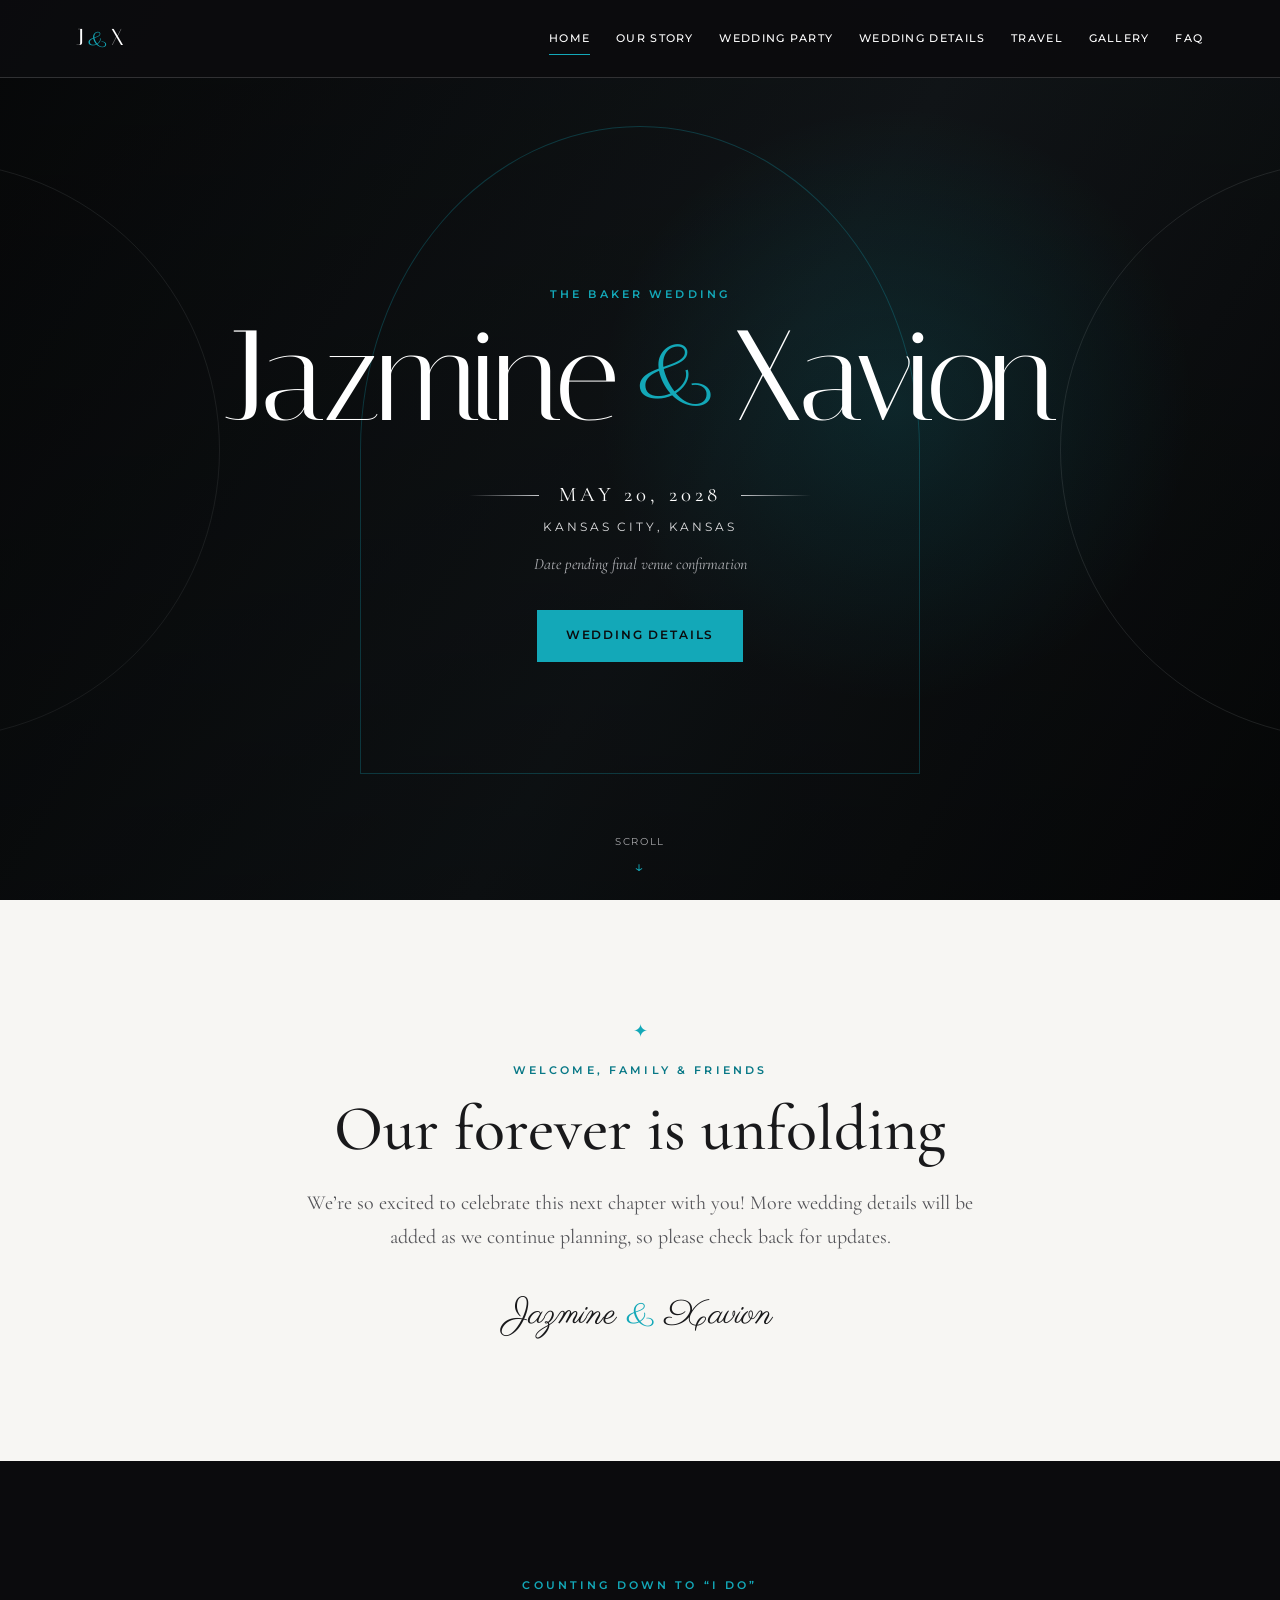
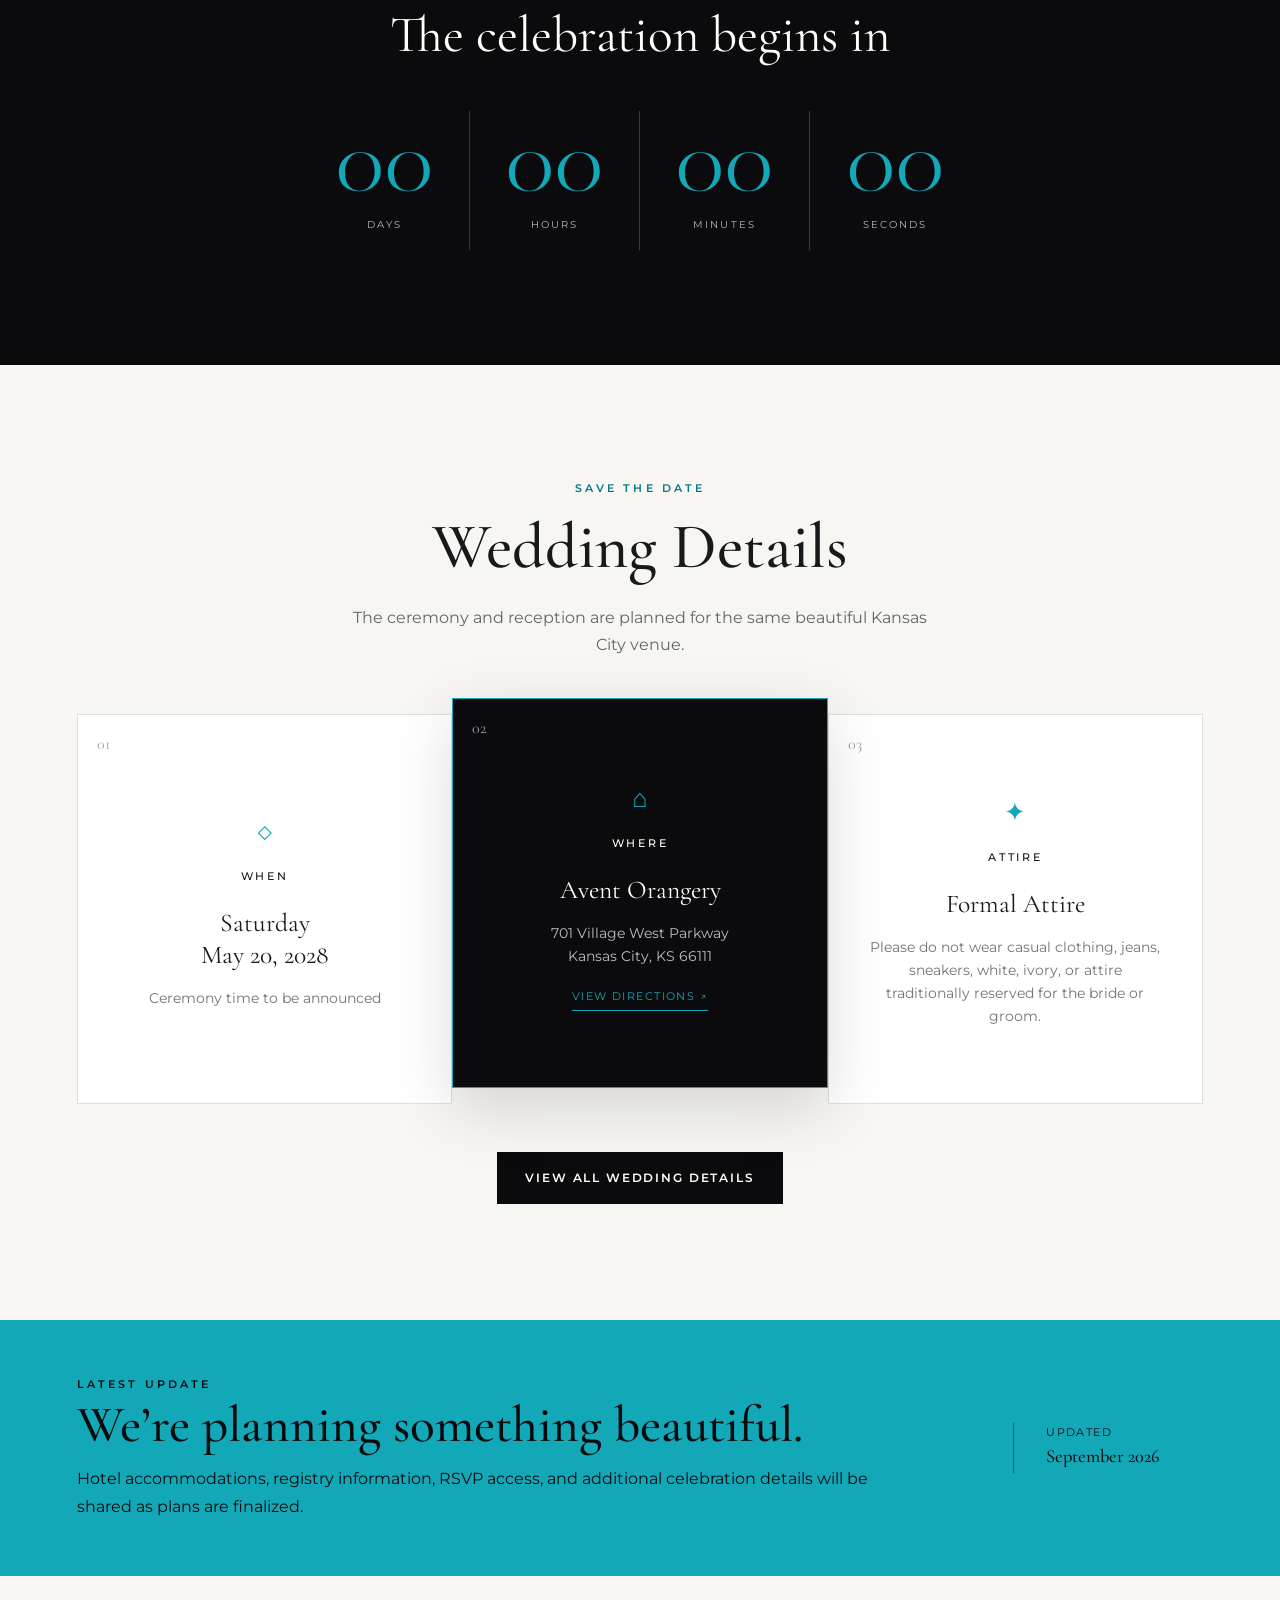
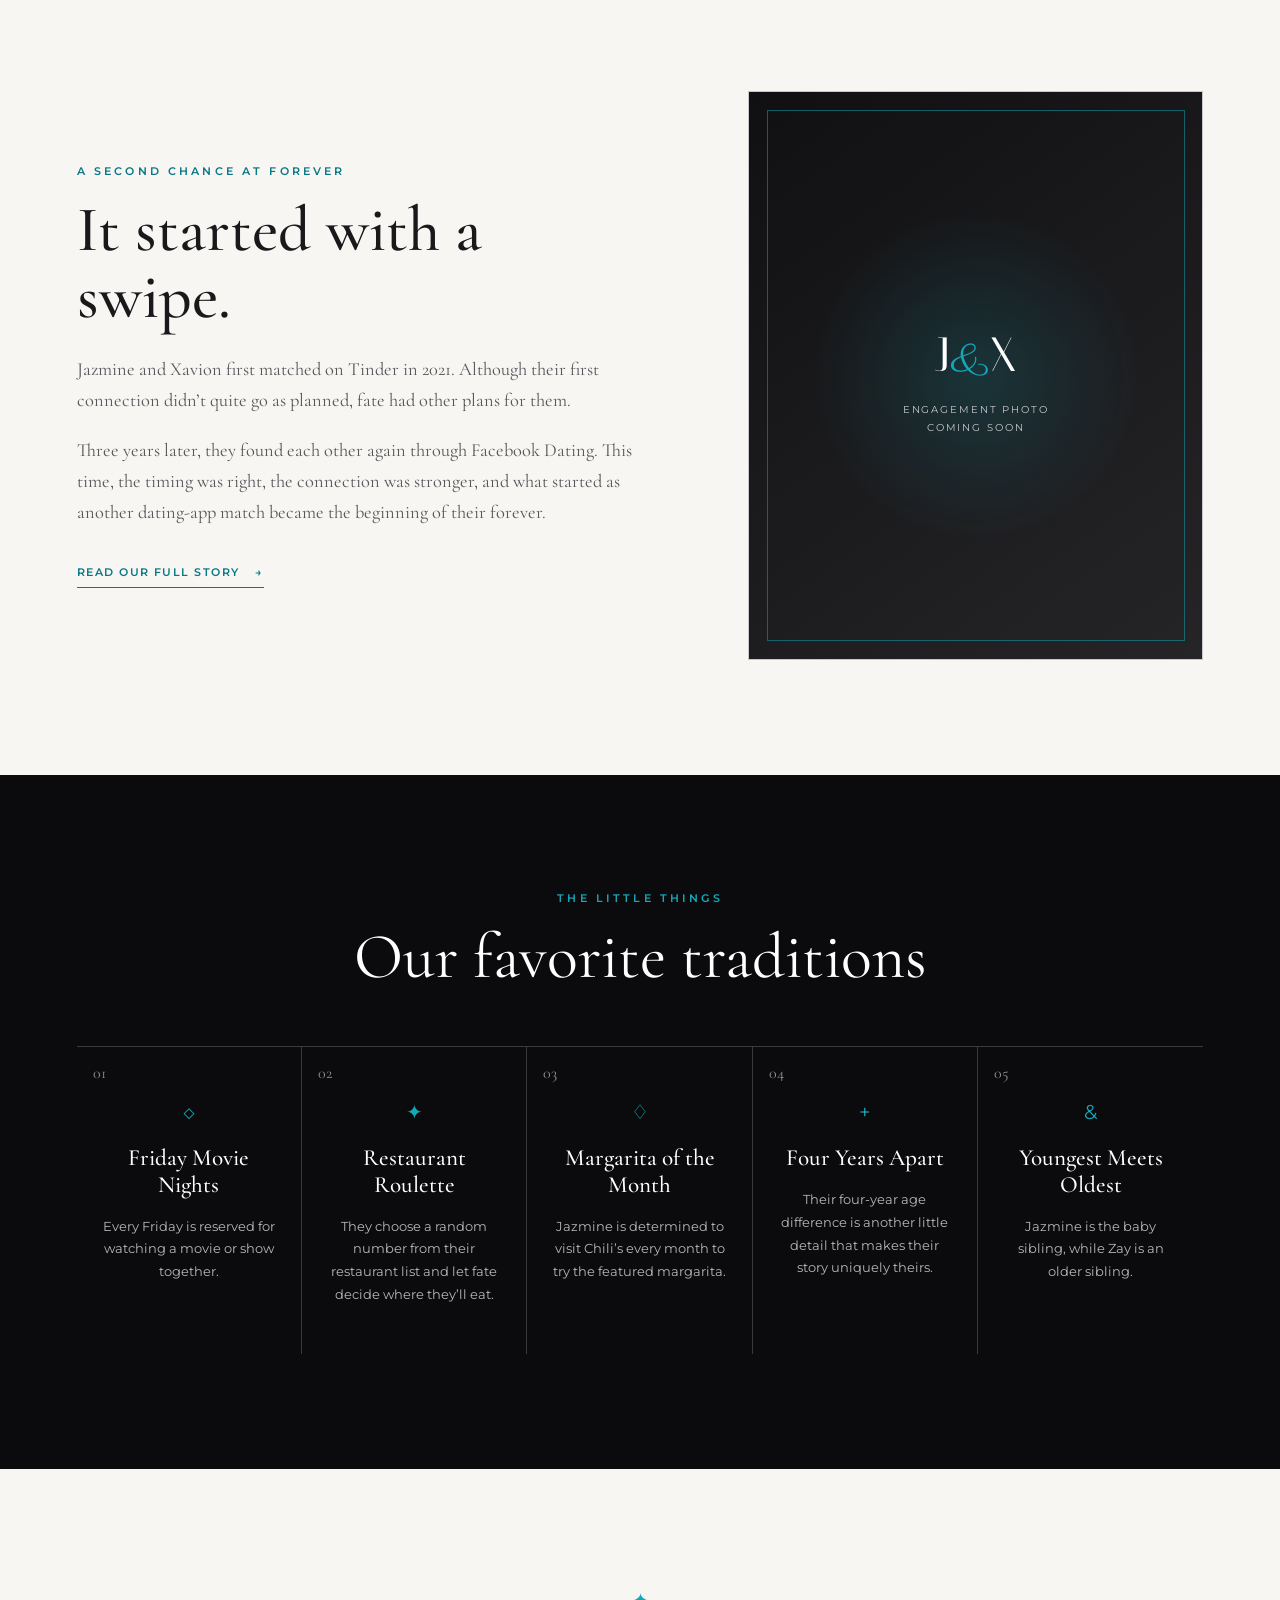
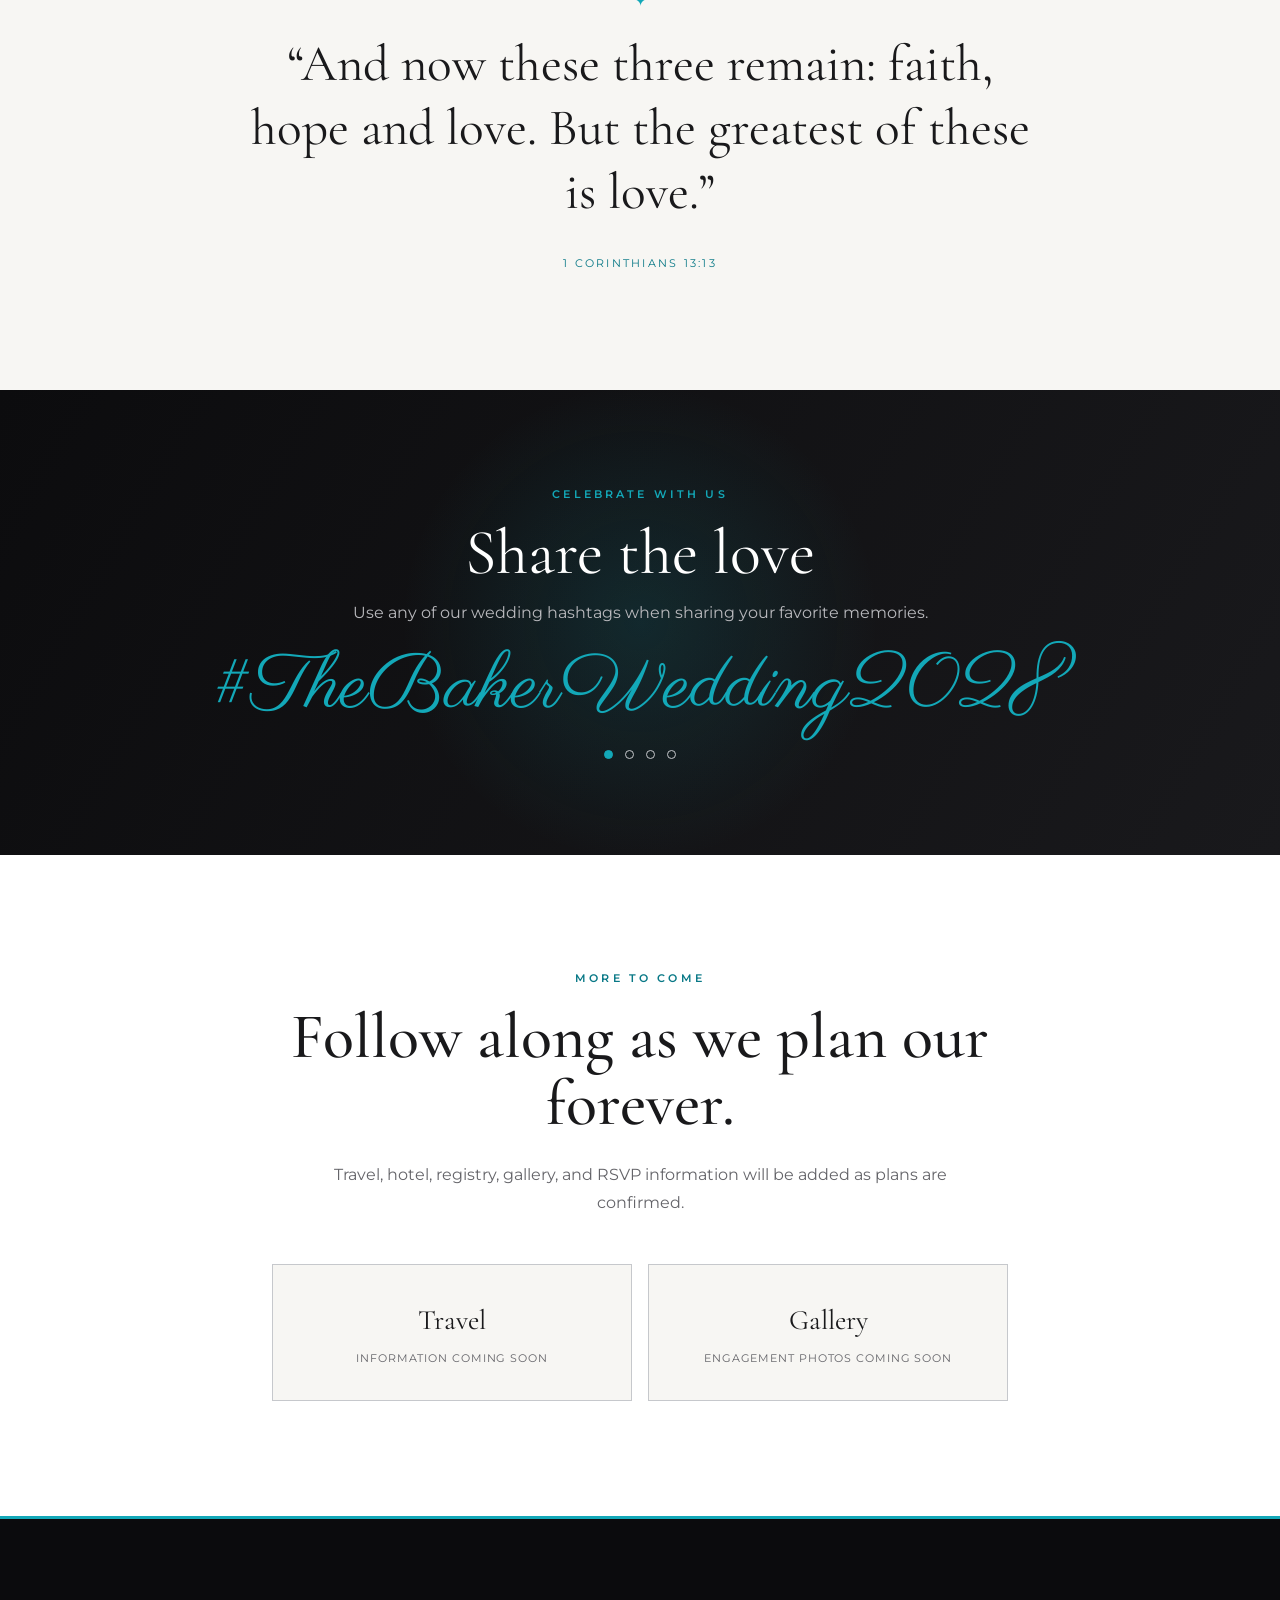
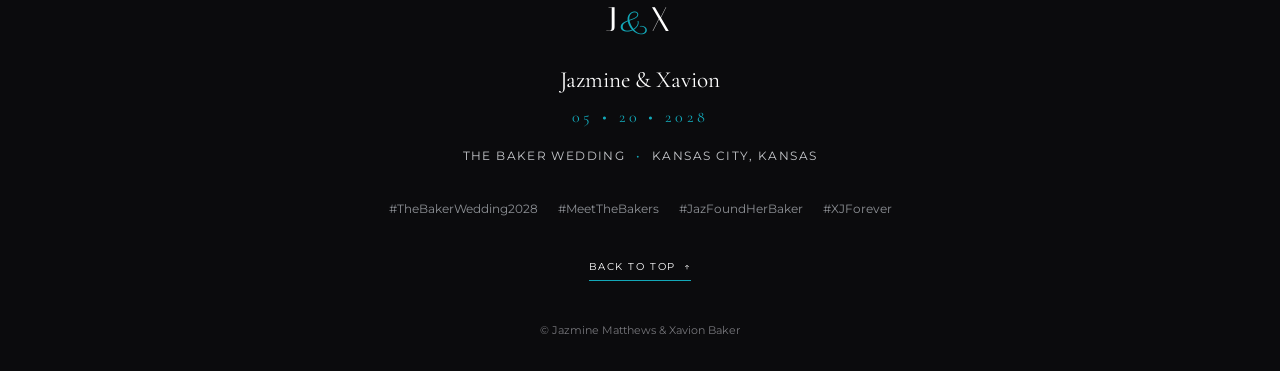
==== index.html @ a5d3320b "Home page content and design" ====
<!DOCTYPE html>
<html lang="en">
<head>
    <meta charset="UTF-8">

    <meta
        name="viewport"
        content="width=device-width, initial-scale=1.0"
    >

    <meta
        name="description"
        content="The official wedding website of Jazmine Matthews and Xavion Baker."
    >

    <meta
        name="theme-color"
        content="#0B0B0D"
    >

    <title>Jazmine & Xavion | The Baker Wedding</title>

    <!-- Google Fonts -->
    <link rel="preconnect" href="https://fonts.googleapis.com">

    <link
        rel="preconnect"
        href="https://fonts.gstatic.com"
        crossorigin
    >

    <link
        href="https://fonts.googleapis.com/css2?family=Cormorant+Garamond:wght@400;500;600&family=Italiana&family=Montserrat:wght@400;500;600&family=Parisienne&display=swap"
        rel="stylesheet"
    >

    <!-- Website Styles -->
    <link rel="stylesheet" href="css/styles.css">
    <link rel="stylesheet" href="css/pages/home.css">
    <link rel="stylesheet" href="css/responsive.css">
</head>

<body>

    <!-- Accessibility Skip Link -->
    <a class="skip-link" href="#main-content">
        Skip to main content
    </a>


    <!-- =========================
         HEADER AND NAVIGATION
    ========================== -->

    <header class="site-header" id="top">

        <div class="header-container">

            <a
                class="site-logo"
                href="index.html"
                aria-label="Jazmine and Xavion wedding homepage"
            >
                J<span>&</span>X
            </a>

            <button
                class="menu-toggle"
                type="button"
                aria-expanded="false"
                aria-controls="main-navigation"
                aria-label="Open navigation menu"
            >
                <span></span>
                <span></span>
                <span></span>
            </button>

            <nav
                class="main-navigation"
                id="main-navigation"
                aria-label="Main navigation"
            >
                <ul>
                    <li>
                        <a class="active" href="index.html">
                            Home
                        </a>
                    </li>

                    <li>
                        <a href="pages/our-story.html">
                            Our Story
                        </a>
                    </li>

                    <li>
                        <a href="pages/wedding-party.html">
                            Wedding Party
                        </a>
                    </li>

                    <li>
                        <a href="pages/wedding-details.html">
                            Wedding Details
                        </a>
                    </li>

                    <li>
                        <a href="pages/travel.html">
                            Travel
                        </a>
                    </li>

                    <li>
                        <a href="pages/gallery.html">
                            Gallery
                        </a>
                    </li>

                    <!--
                    Keep the Registry and RSVP links commented out
                    until those pages are ready to publish.

                    <li>
                        <a href="pages/registry.html">
                            Registry
                        </a>
                    </li>

                    <li>
                        <a href="pages/rsvp.html">
                            RSVP
                        </a>
                    </li>
                    -->

                    <li>
                        <a href="pages/faq.html">
                            FAQ
                        </a>
                    </li>
                </ul>
            </nav>

        </div>

    </header>


    <main id="main-content">


        <!-- =========================
             HERO SECTION
        ========================== -->

        <section
            class="hero-section"
            aria-labelledby="hero-heading"
        >

            <div class="hero-overlay"></div>

            <div class="hero-decoration hero-decoration-left"></div>
            <div class="hero-decoration hero-decoration-right"></div>

            <div class="hero-content">

                <p class="eyebrow">
                    The Baker Wedding
                </p>

                <h1 id="hero-heading">
                    <span class="bride-name">Jazmine</span>

                    <span class="hero-ampersand">&</span>

                    <span class="groom-name">Xavion</span>
                </h1>

                <div class="hero-date">

                    <span
                        class="decorative-line"
                        aria-hidden="true"
                    ></span>

                    <p>May 20, 2028</p>

                    <span
                        class="decorative-line"
                        aria-hidden="true"
                    ></span>

                </div>

                <p class="hero-location">
                    Kansas City, Kansas
                </p>

                <p class="pending-notice">
                    Date pending final venue confirmation
                </p>

                <div class="hero-buttons">

                    <a
                        class="button button-primary"
                        href="pages/wedding-details.html"
                    >
                        Wedding Details
                    </a>

                    <!--
                    Activate this button when RSVPs officially open.

                    <a
                        class="button button-secondary"
                        href="pages/rsvp.html"
                    >
                        RSVP
                    </a>
                    -->

                </div>

            </div>

            <a
                class="scroll-indicator"
                href="#welcome"
                aria-label="Continue to the welcome section"
            >
                <span>Scroll</span>
                <span aria-hidden="true">↓</span>
            </a>

        </section>


        <!-- =========================
             WELCOME SECTION
        ========================== -->

        <section
            class="welcome-section section-padding"
            id="welcome"
            aria-labelledby="welcome-heading"
        >

            <div class="section-container narrow-container">

                <div
                    class="small-ornament"
                    aria-hidden="true"
                >
                    ✦
                </div>

                <p class="section-label">
                    Welcome, Family & Friends
                </p>

                <h2 id="welcome-heading">
                    Our forever is unfolding
                </h2>

                <p class="welcome-message">
                    We’re so excited to celebrate this next chapter
                    with you! More wedding details will be added as
                    we continue planning, so please check back for
                    updates.
                </p>

                <p class="couple-signature">
                    Jazmine <span>&</span> Xavion
                </p>

            </div>

        </section>


        <!-- =========================
             COUNTDOWN SECTION
        ========================== -->

        <section
            class="countdown-section section-dark"
            aria-labelledby="countdown-heading"
        >

            <div class="section-container">

                <p class="section-label">
                    Counting Down to “I Do”
                </p>

                <h2 id="countdown-heading">
                    The celebration begins in
                </h2>

                <div
                    class="countdown-grid"
                    aria-live="polite"
                    aria-label="Wedding countdown"
                >

                    <div class="countdown-item">
                        <span
                            class="countdown-number"
                            id="countdown-days"
                        >
                            00
                        </span>

                        <span class="countdown-label">
                            Days
                        </span>
                    </div>

                    <div class="countdown-item">
                        <span
                            class="countdown-number"
                            id="countdown-hours"
                        >
                            00
                        </span>

                        <span class="countdown-label">
                            Hours
                        </span>
                    </div>

                    <div class="countdown-item">
                        <span
                            class="countdown-number"
                            id="countdown-minutes"
                        >
                            00
                        </span>

                        <span class="countdown-label">
                            Minutes
                        </span>
                    </div>

                    <div class="countdown-item">
                        <span
                            class="countdown-number"
                            id="countdown-seconds"
                        >
                            00
                        </span>

                        <span class="countdown-label">
                            Seconds
                        </span>
                    </div>

                </div>

            </div>

        </section>


        <!-- =========================
             QUICK DETAILS SECTION
        ========================== -->

        <section
            class="quick-details-section section-padding"
            aria-labelledby="details-heading"
        >

            <div class="section-container">

                <div class="section-heading">

                    <p class="section-label">
                        Save the Date
                    </p>

                    <h2 id="details-heading">
                        Wedding Details
                    </h2>

                    <p>
                        The ceremony and reception are planned for
                        the same beautiful Kansas City venue.
                    </p>

                </div>

                <div class="details-card-grid">


                    <!-- Date Card -->

                    <article class="detail-card">

                        <span
                            class="card-number"
                            aria-hidden="true"
                        >
                            01
                        </span>

                        <div
                            class="detail-icon"
                            aria-hidden="true"
                        >
                            ◇
                        </div>

                        <h3>When</h3>

                        <p class="detail-feature">
                            Saturday
                            <br>
                            May 20, 2028
                        </p>

                        <p class="detail-description">
                            Ceremony time to be announced
                        </p>

                    </article>


                    <!-- Venue Card -->

                    <article class="detail-card featured-card">

                        <span
                            class="card-number"
                            aria-hidden="true"
                        >
                            02
                        </span>

                        <div
                            class="detail-icon"
                            aria-hidden="true"
                        >
                            ⌂
                        </div>

                        <h3>Where</h3>

                        <p class="detail-feature">
                            Avent Orangery
                        </p>

                        <address class="detail-description">
                            701 Village West Parkway
                            <br>
                            Kansas City, KS 66111
                        </address>

                        <a
                            class="card-link"
                            href="https://maps.google.com/?q=701+Village+West+Pkwy+Kansas+City+KS+66111"
                            target="_blank"
                            rel="noopener noreferrer"
                        >
                            View Directions
                            <span aria-hidden="true">↗</span>
                        </a>

                    </article>


                    <!-- Attire Card -->

                    <article class="detail-card">

                        <span
                            class="card-number"
                            aria-hidden="true"
                        >
                            03
                        </span>

                        <div
                            class="detail-icon"
                            aria-hidden="true"
                        >
                            ✦
                        </div>

                        <h3>Attire</h3>

                        <p class="detail-feature">
                            Formal Attire
                        </p>

                        <p class="detail-description">
                            Please do not wear casual clothing, jeans,
                            sneakers, white, ivory, or attire
                            traditionally reserved for the bride
                            or groom.
                        </p>

                    </article>

                </div>

                <div class="details-button-container">

                    <a
                        class="button button-dark"
                        href="pages/wedding-details.html"
                    >
                        View All Wedding Details
                    </a>

                </div>

            </div>

        </section>


        <!-- =========================
             LATEST UPDATE
        ========================== -->

        <section
            class="latest-update-section"
            aria-labelledby="update-heading"
        >

            <div class="section-container update-container">

                <div class="update-content">

                    <p class="section-label">
                        Latest Update
                    </p>

                    <h2 id="update-heading">
                        We’re planning something beautiful.
                    </h2>

                    <p>
                        Hotel accommodations, registry information,
                        RSVP access, and additional celebration
                        details will be shared as plans are finalized.
                    </p>

                </div>

                <div class="update-date">

                    <span>Updated</span>

                    <strong>
                        September 2026
                    </strong>

                </div>

            </div>

        </section>


        <!-- =========================
             OUR STORY PREVIEW
        ========================== -->

        <section
            class="story-preview-section section-padding"
            aria-labelledby="story-heading"
        >

            <div class="section-container story-preview-grid">


                <!-- Story Copy -->

                <div class="story-preview-content">

                    <p class="section-label">
                        A Second Chance at Forever
                    </p>

                    <h2 id="story-heading">
                        It started with a swipe.
                    </h2>

                    <p>
                        Jazmine and Xavion first matched on Tinder in
                        2021. Although their first connection didn’t
                        quite go as planned, fate had other plans for
                        them.
                    </p>

                    <p>
                        Three years later, they found each other again
                        through Facebook Dating. This time, the timing
                        was right, the connection was stronger, and
                        what started as another dating-app match became
                        the beginning of their forever.
                    </p>

                    <a
                        class="text-link"
                        href="pages/our-story.html"
                    >
                        Read Our Full Story
                        <span aria-hidden="true">→</span>
                    </a>

                </div>


                <!-- Engagement Photo Placeholder -->

                <div class="story-photo-wrapper">

                    <!--
                    Replace this placeholder with:

                    <img
                        src="assets/images/couple/engagement/jazmine-xavion-01.jpg"
                        alt="Jazmine and Xavion during their engagement session"
                    >
                    -->

                    <div
                        class="photo-placeholder"
                        role="img"
                        aria-label="Engagement photo coming soon"
                    >

                        <div class="photo-placeholder-border"></div>

                        <div class="placeholder-monogram">
                            J<span>&</span>X
                        </div>

                        <p>
                            Engagement Photo
                            <br>
                            Coming Soon
                        </p>

                    </div>

                </div>

            </div>

        </section>


        <!-- =========================
             TRADITIONS AND FUN FACTS
        ========================== -->

        <section
            class="traditions-section section-dark"
            aria-labelledby="traditions-heading"
        >

            <div class="section-container">

                <div class="section-heading">

                    <p class="section-label">
                        The Little Things
                    </p>

                    <h2 id="traditions-heading">
                        Our favorite traditions
                    </h2>

                </div>

                <div class="traditions-grid">


                    <!-- Movie Nights -->

                    <article class="tradition-card">

                        <span
                            class="tradition-number"
                            aria-hidden="true"
                        >
                            01
                        </span>

                        <div
                            class="tradition-icon"
                            aria-hidden="true"
                        >
                            ◇
                        </div>

                        <h3>
                            Friday Movie Nights
                        </h3>

                        <p>
                            Every Friday is reserved for watching
                            a movie or show together.
                        </p>

                    </article>


                    <!-- Restaurant Roulette -->

                    <article class="tradition-card">

                        <span
                            class="tradition-number"
                            aria-hidden="true"
                        >
                            02
                        </span>

                        <div
                            class="tradition-icon"
                            aria-hidden="true"
                        >
                            ✦
                        </div>

                        <h3>
                            Restaurant Roulette
                        </h3>

                        <p>
                            They choose a random number from their
                            restaurant list and let fate decide
                            where they’ll eat.
                        </p>

                    </article>


                    <!-- Margarita of the Month -->

                    <article class="tradition-card">

                        <span
                            class="tradition-number"
                            aria-hidden="true"
                        >
                            03
                        </span>

                        <div
                            class="tradition-icon"
                            aria-hidden="true"
                        >
                            ♢
                        </div>

                        <h3>
                            Margarita of the Month
                        </h3>

                        <p>
                            Jazmine is determined to visit Chili’s
                            every month to try the featured margarita.
                        </p>

                    </article>


                    <!-- Age Difference -->

                    <article class="tradition-card">

                        <span
                            class="tradition-number"
                            aria-hidden="true"
                        >
                            04
                        </span>

                        <div
                            class="tradition-icon"
                            aria-hidden="true"
                        >
                            +
                        </div>

                        <h3>
                            Four Years Apart
                        </h3>

                        <p>
                            Their four-year age difference is another
                            little detail that makes their story
                            uniquely theirs.
                        </p>

                    </article>


                    <!-- Sibling Fact -->

                    <article class="tradition-card">

                        <span
                            class="tradition-number"
                            aria-hidden="true"
                        >
                            05
                        </span>

                        <div
                            class="tradition-icon"
                            aria-hidden="true"
                        >
                            &
                        </div>

                        <h3>
                            Youngest Meets Oldest
                        </h3>

                        <p>
                            Jazmine is the baby sibling, while Zay
                            is an older sibling.
                        </p>

                    </article>

                </div>

            </div>

        </section>


        <!-- =========================
             SCRIPTURE SECTION
        ========================== -->

        <section
            class="scripture-section section-padding"
            aria-labelledby="scripture-heading"
        >

            <div class="section-container narrow-container">

                <div
                    class="small-ornament"
                    aria-hidden="true"
                >
                    ✦
                </div>

                <h2
                    class="visually-hidden"
                    id="scripture-heading"
                >
                    Marriage Scripture
                </h2>

                <blockquote>
                    “And now these three remain: faith, hope and love.
                    But the greatest of these is love.”
                </blockquote>

                <cite>
                    1 Corinthians 13:13
                </cite>

                <!--
                Replace the verse or add the couple’s preferred
                Bible translation after they confirm it.
                -->

            </div>

        </section>


        <!-- =========================
             HASHTAG CAROUSEL
        ========================== -->

        <section
            class="hashtag-section"
            aria-labelledby="hashtag-heading"
        >

            <div class="section-container">

                <p class="section-label">
                    Celebrate With Us
                </p>

                <h2 id="hashtag-heading">
                    Share the love
                </h2>

                <p class="hashtag-instructions">
                    Use any of our wedding hashtags when sharing
                    your favorite memories.
                </p>

                <div
                    class="hashtag-carousel"
                    aria-live="polite"
                >

                    <p
                        class="hashtag-text"
                        id="hashtag-text"
                    >
                        #TheBakerWedding2028
                    </p>

                </div>

                <div
                    class="hashtag-controls"
                    role="group"
                    aria-label="Choose a wedding hashtag"
                >

                    <button
                        class="hashtag-dot active"
                        type="button"
                        data-hashtag-index="0"
                        aria-label="Show The Baker Wedding 2028 hashtag"
                    ></button>

                    <button
                        class="hashtag-dot"
                        type="button"
                        data-hashtag-index="1"
                        aria-label="Show Meet the Bakers hashtag"
                    ></button>

                    <button
                        class="hashtag-dot"
                        type="button"
                        data-hashtag-index="2"
                        aria-label="Show Jaz Found Her Baker hashtag"
                    ></button>

                    <button
                        class="hashtag-dot"
                        type="button"
                        data-hashtag-index="3"
                        aria-label="Show X J Forever hashtag"
                    ></button>

                </div>

            </div>

        </section>


        <!-- =========================
             COMING SOON LINKS
        ========================== -->

        <section
            class="coming-soon-section section-padding"
            aria-labelledby="coming-soon-heading"
        >

            <div class="section-container">

                <p class="section-label">
                    More to Come
                </p>

                <h2 id="coming-soon-heading">
                    Follow along as we plan our forever.
                </h2>

                <p>
                    Travel, hotel, registry, gallery, and RSVP
                    information will be added as plans are confirmed.
                </p>

                <div class="coming-soon-links">

                    <a
                        class="coming-soon-card"
                        href="pages/travel.html"
                    >
                        <span>Travel</span>
                        <small>Information coming soon</small>
                    </a>

                    <a
                        class="coming-soon-card"
                        href="pages/gallery.html"
                    >
                        <span>Gallery</span>
                        <small>Engagement photos coming soon</small>
                    </a>

                    <!--
                    Keep these cards hidden until the pages are ready.

                    <a
                        class="coming-soon-card"
                        href="pages/registry.html"
                    >
                        <span>Registry</span>
                        <small>Details coming soon</small>
                    </a>

                    <a
                        class="coming-soon-card"
                        href="pages/rsvp.html"
                    >
                        <span>RSVP</span>
                        <small>RSVPs are not open yet</small>
                    </a>
                    -->

                </div>

            </div>

        </section>


    </main>


    <!-- =========================
         FOOTER
    ========================== -->

    <footer class="site-footer">

        <div class="footer-container">

            <a
                class="footer-monogram"
                href="#top"
                aria-label="Return to the top of the page"
            >
                J<span>&</span>X
            </a>

            <p class="footer-names">
                Jazmine & Xavion
            </p>

            <p class="footer-date">
                05 • 20 • 2028
            </p>

            <p class="footer-location">
                The Baker Wedding
                <span aria-hidden="true">•</span>
                Kansas City, Kansas
            </p>

            <div class="footer-hashtags">
                <span>#TheBakerWedding2028</span>
                <span>#MeetTheBakers</span>
                <span>#JazFoundHerBaker</span>
                <span>#XJForever</span>
            </div>

            <a class="back-to-top" href="#top">
                Back to Top
                <span aria-hidden="true">↑</span>
            </a>

            <p class="copyright">
                &copy; <span id="copyright-year"></span>
                Jazmine Matthews & Xavion Baker
            </p>

        </div>

    </footer>


    <!-- Website JavaScript -->
    <script src="js/main.js"></script>
    <script src="js/countdown.js"></script>
    <script src="js/hashtag-carousel.js"></script>

</body>
</html>
---- css/styles.css ----
/* =========================================
   THE BAKER WEDDING — GLOBAL STYLES
========================================= */

:root {
    --turquoise: #13a8b8;
    --deep-turquoise: #087886;
    --light-turquoise: #dff7f9;

    --black: #0b0b0d;
    --soft-black: #171719;
    --charcoal: #252529;

    --white: #ffffff;
    --soft-white: #f7f6f3;

    --silver: #c6c8cc;
    --dark-silver: #8d9095;

    --text-dark: #19191b;
    --text-gray: #646469;

    --serif-font: "Cormorant Garamond", Georgia, serif;
    --display-font: "Italiana", Georgia, serif;
    --script-font: "Parisienne", cursive;
    --body-font: "Montserrat", Arial, sans-serif;

    --page-width: 1200px;
    --small-page-width: 780px;

    --section-padding: clamp(5rem, 9vw, 8rem);
    --side-padding: clamp(1.25rem, 6vw, 5rem);

    --transition: 0.25s ease;
}


/* =========================================
   RESET
========================================= */

* {
    box-sizing: border-box;
}

html {
    scroll-behavior: smooth;
}

body {
    margin: 0;
    overflow-x: hidden;
    background: var(--soft-white);
    color: var(--text-dark);
    font-family: var(--body-font);
    font-size: 16px;
    line-height: 1.7;
}

img {
    display: block;
    max-width: 100%;
}

a {
    color: inherit;
}

button,
input,
select,
textarea {
    font: inherit;
}

button,
a {
    -webkit-tap-highlight-color: transparent;
}


/* =========================================
   ACCESSIBILITY
========================================= */

.skip-link {
    position: absolute;
    top: 1rem;
    left: -9999px;
    z-index: 9999;
    padding: 0.75rem 1rem;
    background: var(--white);
    color: var(--black);
    font-weight: 600;
    text-decoration: none;
}

.skip-link:focus {
    left: 1rem;
}

.visually-hidden {
    position: absolute;
    width: 1px;
    height: 1px;
    overflow: hidden;
    clip: rect(0, 0, 0, 0);
    white-space: nowrap;
}


/* =========================================
   SHARED LAYOUT
========================================= */

.section-container {
    width: min(100%, var(--page-width));
    margin: 0 auto;
}

.narrow-container {
    max-width: var(--small-page-width);
}

.section-padding {
    padding: var(--section-padding) var(--side-padding);
}

.section-dark {
    padding: var(--section-padding) var(--side-padding);
    background: var(--black);
    color: var(--white);
}

.section-heading {
    max-width: 720px;
    margin: 0 auto 3.5rem;
    text-align: center;
}

.section-heading > p:last-child {
    max-width: 590px;
    margin-right: auto;
    margin-left: auto;
    color: var(--text-gray);
}


/* =========================================
   TYPOGRAPHY
========================================= */

h1,
h2,
h3,
p {
    margin-top: 0;
}

h2 {
    margin-bottom: 1.5rem;
    font-family: var(--serif-font);
    font-size: clamp(2.7rem, 5vw, 4.7rem);
    font-weight: 500;
    line-height: 1.05;
}

h3 {
    font-family: var(--serif-font);
    font-weight: 500;
}

.section-label,
.eyebrow {
    margin-bottom: 1rem;
    color: var(--deep-turquoise);
    font-size: 0.7rem;
    font-weight: 600;
    letter-spacing: 0.28em;
    line-height: 1.5;
    text-transform: uppercase;
}

.section-dark .section-label,
.hashtag-section .section-label {
    color: var(--turquoise);
}

.small-ornament {
    margin-bottom: 1rem;
    color: var(--turquoise);
    font-size: 1.15rem;
}


/* =========================================
   BUTTONS AND LINKS
========================================= */

.button {
    display: inline-flex;
    align-items: center;
    justify-content: center;
    min-height: 52px;
    padding: 0.9rem 1.7rem;
    border: 1px solid transparent;
    font-size: 0.72rem;
    font-weight: 600;
    letter-spacing: 0.16em;
    line-height: 1.2;
    text-align: center;
    text-decoration: none;
    text-transform: uppercase;
    transition:
        background-color var(--transition),
        color var(--transition),
        border-color var(--transition),
        transform var(--transition);
}

.button:hover {
    transform: translateY(-2px);
}

.button-primary {
    border-color: var(--turquoise);
    background: var(--turquoise);
    color: var(--black);
}

.button-primary:hover {
    border-color: var(--white);
    background: transparent;
    color: var(--white);
}

.button-secondary {
    border-color: var(--silver);
    background: transparent;
    color: var(--white);
}

.button-secondary:hover {
    border-color: var(--turquoise);
    color: var(--turquoise);
}

.button-dark {
    border-color: var(--black);
    background: var(--black);
    color: var(--white);
}

.button-dark:hover {
    border-color: var(--deep-turquoise);
    background: var(--deep-turquoise);
}

.text-link {
    display: inline-flex;
    align-items: center;
    gap: 1rem;
    margin-top: 1rem;
    padding-bottom: 0.3rem;
    border-bottom: 1px solid var(--deep-turquoise);
    color: var(--deep-turquoise);
    font-size: 0.7rem;
    font-weight: 600;
    letter-spacing: 0.13em;
    text-decoration: none;
    text-transform: uppercase;
}

.text-link span {
    transition: transform var(--transition);
}

.text-link:hover span {
    transform: translateX(5px);
}


/* =========================================
   HEADER
========================================= */

.site-header {
    position: absolute;
    top: 0;
    left: 0;
    z-index: 100;
    width: 100%;
    height: 78px;
    border-bottom: 1px solid rgba(198, 200, 204, 0.2);
    background: rgba(11, 11, 13, 0.93);
    color: var(--white);
}

.header-container {
    display: flex;
    align-items: center;
    justify-content: space-between;
    width: min(100%, 1440px);
    height: 100%;
    margin: 0 auto;
    padding: 0 var(--side-padding);
}

.site-logo {
    color: var(--white);
    font-family: var(--display-font);
    font-size: 1.45rem;
    letter-spacing: 0.08em;
    text-decoration: none;
}

.site-logo span {
    margin: 0 0.1em;
    color: var(--turquoise);
    font-family: var(--script-font);
}

.main-navigation ul {
    display: flex;
    align-items: center;
    gap: clamp(1rem, 2vw, 2rem);
    margin: 0;
    padding: 0;
    list-style: none;
}

.main-navigation a {
    position: relative;
    display: block;
    padding: 0.8rem 0;
    font-size: 0.68rem;
    font-weight: 500;
    letter-spacing: 0.12em;
    text-decoration: none;
    text-transform: uppercase;
}

.main-navigation a::after {
    content: "";
    position: absolute;
    right: 100%;
    bottom: 0.35rem;
    left: 0;
    height: 1px;
    background: var(--turquoise);
    transition: right var(--transition);
}

.main-navigation a:hover::after,
.main-navigation a.active::after {
    right: 0;
}

.menu-toggle {
    display: none;
    padding: 0.5rem;
    border: 0;
    background: transparent;
    cursor: pointer;
}

.menu-toggle span {
    display: block;
    width: 26px;
    height: 1px;
    margin: 6px 0;
    background: var(--white);
    transition: var(--transition);
}


/* =========================================
   FOOTER
========================================= */

.site-footer {
    padding: 4.5rem 1.25rem 2rem;
    border-top: 3px solid var(--turquoise);
    background: var(--black);
    color: var(--silver);
    text-align: center;
}

.footer-container {
    max-width: 800px;
    margin: 0 auto;
}

.footer-monogram {
    display: inline-block;
    margin-bottom: 0.5rem;
    color: var(--white);
    font-family: var(--display-font);
    font-size: 2.1rem;
    letter-spacing: 0.08em;
    text-decoration: none;
}

.footer-monogram span {
    color: var(--turquoise);
    font-family: var(--script-font);
}

.footer-names {
    margin-bottom: 0.25rem;
    color: var(--white);
    font-family: var(--serif-font);
    font-size: 1.45rem;
}

.footer-date {
    margin-bottom: 1rem;
    color: var(--turquoise);
    font-family: var(--serif-font);
    letter-spacing: 0.24em;
}

.footer-location {
    font-size: 0.72rem;
    letter-spacing: 0.12em;
    text-transform: uppercase;
}

.footer-location span {
    padding: 0 0.4rem;
    color: var(--turquoise);
}

.footer-hashtags {
    display: flex;
    flex-wrap: wrap;
    justify-content: center;
    gap: 0.6rem 1.25rem;
    max-width: 650px;
    margin: 2rem auto;
    color: var(--dark-silver);
    font-size: 0.74rem;
}

.back-to-top {
    display: inline-flex;
    gap: 0.5rem;
    padding-bottom: 0.25rem;
    border-bottom: 1px solid var(--turquoise);
    color: var(--white);
    font-size: 0.65rem;
    letter-spacing: 0.15em;
    text-decoration: none;
    text-transform: uppercase;
}

.copyright {
    margin: 2.5rem 0 0;
    color: #77777c;
    font-size: 0.68rem;
}
---- css/pages/home.css ----
/* =========================================
   HOME PAGE
========================================= */


/* =========================================
   HERO SECTION
========================================= */

.hero-section {
    position: relative;
    display: grid;
    place-items: center;
    min-height: 100svh;
    padding: 9rem 1.5rem 6rem;
    overflow: hidden;
    background:
        radial-gradient(
            circle at 70% 45%,
            rgba(19, 168, 184, 0.19),
            transparent 29%
        ),
        linear-gradient(
            120deg,
            #070809 0%,
            #12171a 55%,
            #08090a 100%
        );
    color: var(--white);
    text-align: center;
}

.hero-overlay {
    position: absolute;
    inset: 0;
    background:
        linear-gradient(
            to bottom,
            rgba(0, 0, 0, 0.1),
            rgba(0, 0, 0, 0.35)
        );
}

.hero-section::before,
.hero-section::after {
    content: "";
    position: absolute;
    top: 50%;
    width: min(45vw, 680px);
    height: min(45vw, 680px);
    border: 1px solid rgba(198, 200, 204, 0.12);
    border-radius: 50%;
    transform: translateY(-50%);
}

.hero-section::before {
    left: -28vw;
}

.hero-section::after {
    right: -28vw;
}

.hero-content {
    position: relative;
    z-index: 2;
}

.eyebrow {
    color: var(--turquoise);
}

.hero-content h1 {
    display: flex;
    align-items: center;
    justify-content: center;
    gap: clamp(0.5rem, 2vw, 1.5rem);
    margin: 0;
    font-family: var(--display-font);
    font-size: clamp(3.7rem, 10vw, 8.7rem);
    font-weight: 400;
    letter-spacing: -0.04em;
    line-height: 0.9;
}

.hero-ampersand {
    color: var(--turquoise);
    font-family: var(--script-font);
    font-size: 0.72em;
    font-weight: 400;
}

.hero-date {
    display: flex;
    align-items: center;
    justify-content: center;
    gap: 1.2rem;
    margin: 2.7rem 0 0.3rem;
}

.hero-date p {
    margin: 0;
    font-family: var(--serif-font);
    font-size: 1.3rem;
    letter-spacing: 0.2em;
    text-transform: uppercase;
}

.decorative-line {
    width: 70px;
    height: 1px;
    background: linear-gradient(
        to right,
        transparent,
        var(--silver)
    );
}

.decorative-line:last-child {
    background: linear-gradient(
        to right,
        var(--silver),
        transparent
    );
}

.hero-location {
    margin-bottom: 0;
    color: #dddddf;
    font-size: 0.75rem;
    letter-spacing: 0.24em;
    text-transform: uppercase;
}

.pending-notice {
    margin: 0.8rem 0 2rem;
    color: #afb0b4;
    font-family: var(--serif-font);
    font-size: 1rem;
    font-style: italic;
}

.hero-buttons {
    display: flex;
    flex-wrap: wrap;
    justify-content: center;
    gap: 1rem;
}

.hero-decoration {
    position: absolute;
    z-index: 1;
    width: min(44vw, 560px);
    height: 72%;
    border: 1px solid rgba(19, 168, 184, 0.27);
    border-radius: 50% 50% 0 0;
}

.hero-decoration-left {
    top: 14%;
    left: 50%;
    transform: translateX(-50%);
}

.hero-decoration-right {
    display: none;
}

.scroll-indicator {
    position: absolute;
    bottom: 1.25rem;
    z-index: 3;
    display: grid;
    gap: 0.2rem;
    color: #a8a8ab;
    font-size: 0.62rem;
    letter-spacing: 0.16em;
    text-decoration: none;
    text-transform: uppercase;
}

.scroll-indicator span:last-child {
    color: var(--turquoise);
    font-size: 1rem;
}


/* =========================================
   WELCOME SECTION
========================================= */

.welcome-section {
    background: var(--soft-white);
    text-align: center;
}

.welcome-message {
    max-width: 690px;
    margin-right: auto;
    margin-left: auto;
    color: #56565a;
    font-family: var(--serif-font);
    font-size: 1.25rem;
}

.couple-signature {
    margin: 2rem 0 0;
    font-family: var(--script-font);
    font-size: 2.2rem;
}

.couple-signature span {
    color: var(--turquoise);
}


/* =========================================
   COUNTDOWN
========================================= */

.countdown-section {
    text-align: center;
}

.countdown-section h2 {
    margin-bottom: 3rem;
    font-size: clamp(2.2rem, 4vw, 3.6rem);
    font-weight: 400;
}

.countdown-grid {
    display: grid;
    grid-template-columns: repeat(4, minmax(110px, 170px));
    justify-content: center;
}

.countdown-item {
    padding: 1rem;
    border-right: 1px solid rgba(198, 200, 204, 0.25);
}

.countdown-item:last-child {
    border-right: 0;
}

.countdown-number {
    display: block;
    color: var(--turquoise);
    font-family: var(--display-font);
    font-size: clamp(2.8rem, 6vw, 5.5rem);
    font-weight: 400;
    line-height: 1;
}

.countdown-label {
    display: block;
    margin-top: 0.75rem;
    color: #b8b8bb;
    font-size: 0.65rem;
    letter-spacing: 0.2em;
    text-transform: uppercase;
}


/* =========================================
   QUICK WEDDING DETAILS
========================================= */

.quick-details-section {
    background: var(--soft-white);
}

.details-card-grid {
    display: grid;
    grid-template-columns: repeat(3, 1fr);
    max-width: 1160px;
    margin: 0 auto;
}

.detail-card {
    position: relative;
    display: flex;
    flex-direction: column;
    align-items: center;
    justify-content: center;
    min-height: 390px;
    padding: 3.2rem 2.4rem;
    border: 1px solid #dedede;
    background: var(--white);
    text-align: center;
}

.featured-card {
    z-index: 2;
    border-color: var(--turquoise);
    background: var(--black);
    color: var(--white);
    box-shadow: 0 20px 60px rgba(0, 0, 0, 0.14);
    transform: translateY(-1rem);
}

.card-number {
    position: absolute;
    top: 1rem;
    left: 1.2rem;
    color: #a0a0a4;
    font-family: var(--serif-font);
}

.detail-icon {
    color: var(--turquoise);
    font-size: 1.6rem;
}

.detail-card h3 {
    margin: 0.9rem 0;
    font-family: var(--body-font);
    font-size: 0.7rem;
    letter-spacing: 0.24em;
    text-transform: uppercase;
}

.detail-feature {
    margin: 0.4rem 0 1rem;
    font-family: var(--serif-font);
    font-size: 1.6rem;
    line-height: 1.25;
}

.detail-description {
    margin: 0;
    color: #737378;
    font-family: var(--body-font);
    font-size: 0.85rem;
    font-style: normal;
}

.featured-card .detail-description {
    color: #bebec2;
}

.card-link {
    margin-top: 1.2rem;
    padding-bottom: 0.25rem;
    border-bottom: 1px solid var(--turquoise);
    color: var(--turquoise);
    font-size: 0.68rem;
    letter-spacing: 0.13em;
    text-decoration: none;
    text-transform: uppercase;
}

.details-button-container {
    margin-top: 3rem;
    text-align: center;
}


/* =========================================
   LATEST UPDATE
========================================= */

.latest-update-section {
    padding: 3.5rem var(--side-padding);
    background: var(--turquoise);
    color: var(--black);
}

.update-container {
    display: flex;
    align-items: center;
    justify-content: space-between;
    gap: 3rem;
}

.latest-update-section .section-label {
    margin-bottom: 0.4rem;
    color: var(--black);
}

.latest-update-section h2 {
    margin-bottom: 0.8rem;
    font-size: clamp(2rem, 4vw, 3.4rem);
}

.update-content {
    max-width: 800px;
}

.update-content p:last-child {
    margin-bottom: 0;
}

.update-date {
    min-width: 190px;
    padding-left: 2rem;
    border-left: 1px solid rgba(11, 11, 13, 0.4);
}

.update-date span {
    display: block;
    font-size: 0.68rem;
    letter-spacing: 0.13em;
    text-transform: uppercase;
}

.update-date strong {
    display: block;
    font-family: var(--serif-font);
    font-size: 1.15rem;
    font-weight: 500;
}


/* =========================================
   OUR STORY PREVIEW
========================================= */

.story-preview-section {
    background: var(--soft-white);
}

.story-preview-grid {
    display: grid;
    grid-template-columns: 1fr 0.8fr;
    align-items: center;
    gap: clamp(3rem, 8vw, 8rem);
}

.story-preview-content > p:not(.section-label) {
    color: #56565a;
    font-family: var(--serif-font);
    font-size: 1.15rem;
}

.story-photo-wrapper {
    width: 100%;
    max-width: 520px;
    margin: 0 auto;
}

.story-photo-wrapper img,
.photo-placeholder {
    width: 100%;
    aspect-ratio: 4 / 5;
    object-fit: cover;
}

.photo-placeholder {
    position: relative;
    display: grid;
    place-content: center;
    overflow: hidden;
    border: 1px solid var(--silver);
    background:
        radial-gradient(
            circle at center,
            rgba(19, 168, 184, 0.18),
            transparent 45%
        ),
        linear-gradient(
            145deg,
            #101012,
            #252528
        );
    color: var(--silver);
    text-align: center;
}

.photo-placeholder-border {
    position: absolute;
    inset: 1.1rem;
    border: 1px solid rgba(19, 168, 184, 0.5);
}

.placeholder-monogram {
    color: var(--white);
    font-family: var(--display-font);
    font-size: 3rem;
}

.placeholder-monogram span {
    color: var(--turquoise);
    font-family: var(--script-font);
}

.photo-placeholder p {
    margin-bottom: 0;
    font-size: 0.65rem;
    letter-spacing: 0.18em;
    text-transform: uppercase;
}


/* =========================================
   TRADITIONS
========================================= */

.traditions-section {
    text-align: center;
}

.traditions-section .section-heading h2 {
    font-weight: 400;
}

.traditions-grid {
    display: grid;
    grid-template-columns: repeat(5, 1fr);
    max-width: 1300px;
    margin: 0 auto;
    border-top: 1px solid rgba(198, 200, 204, 0.25);
}

.tradition-card {
    position: relative;
    padding: 3rem 1.6rem;
    border-right: 1px solid rgba(198, 200, 204, 0.25);
}

.tradition-card:last-child {
    border-right: 0;
}

.tradition-number {
    position: absolute;
    top: 0.8rem;
    left: 1rem;
    color: var(--dark-silver);
    font-family: var(--serif-font);
}

.tradition-icon {
    color: var(--turquoise);
    font-size: 1.25rem;
}

.tradition-card h3 {
    margin: 1rem 0;
    font-size: 1.45rem;
    line-height: 1.15;
}

.tradition-card p {
    margin-bottom: 0;
    color: #b7b7bb;
    font-size: 0.84rem;
}


/* =========================================
   SCRIPTURE
========================================= */

.scripture-section {
    background: var(--soft-white);
    text-align: center;
}

.scripture-section blockquote {
    margin: 1rem 0 1.5rem;
    font-family: var(--serif-font);
    font-size: clamp(2rem, 4vw, 3.6rem);
    line-height: 1.25;
}

.scripture-section cite {
    color: var(--deep-turquoise);
    font-size: 0.7rem;
    font-style: normal;
    letter-spacing: 0.2em;
    text-transform: uppercase;
}


/* =========================================
   HASHTAG CAROUSEL
========================================= */

.hashtag-section {
    padding: 6rem var(--side-padding);
    overflow: hidden;
    background:
        radial-gradient(
            circle at center,
            rgba(19, 168, 184, 0.15),
            transparent 35%
        ),
        linear-gradient(
            120deg,
            #0c0c0e,
            #19191c
        );
    color: var(--white);
    text-align: center;
}

.hashtag-section h2 {
    margin-bottom: 0.8rem;
    font-weight: 400;
}

.hashtag-instructions {
    max-width: 580px;
    margin: 0 auto;
    color: #b9b9bd;
}

.hashtag-carousel {
    display: grid;
    min-height: 120px;
    place-items: center;
}

.hashtag-text {
    margin: 1rem 0;
    color: var(--turquoise);
    font-family: var(--script-font);
    font-size: clamp(2.2rem, 6vw, 4.8rem);
    line-height: 1.2;
    transition:
        opacity var(--transition),
        transform var(--transition);
}

.hashtag-text.changing {
    opacity: 0;
    transform: translateY(8px);
}

.hashtag-controls {
    display: flex;
    justify-content: center;
    gap: 0.75rem;
}

.hashtag-dot {
    width: 9px;
    height: 9px;
    padding: 0;
    border: 1px solid var(--silver);
    border-radius: 50%;
    background: transparent;
    cursor: pointer;
}

.hashtag-dot.active {
    border-color: var(--turquoise);
    background: var(--turquoise);
}


/* =========================================
   COMING SOON
========================================= */

.coming-soon-section {
    background: var(--white);
    text-align: center;
}

.coming-soon-section h2 {
    max-width: 760px;
    margin-right: auto;
    margin-left: auto;
}

.coming-soon-section > .section-container > p:not(.section-label) {
    max-width: 650px;
    margin-right: auto;
    margin-left: auto;
    color: var(--text-gray);
}

.coming-soon-links {
    display: grid;
    grid-template-columns: repeat(2, minmax(240px, 360px));
    justify-content: center;
    gap: 1rem;
    margin-top: 3rem;
}

.coming-soon-card {
    position: relative;
    display: grid;
    gap: 0.3rem;
    padding: 2rem;
    overflow: hidden;
    border: 1px solid var(--silver);
    background: var(--soft-white);
    text-decoration: none;
    transition:
        border-color var(--transition),
        color var(--transition),
        transform var(--transition);
}

.coming-soon-card::before {
    content: "";
    position: absolute;
    bottom: 0;
    left: 0;
    width: 100%;
    height: 3px;
    background: var(--turquoise);
    transform: scaleX(0);
    transform-origin: left;
    transition: transform var(--transition);
}

.coming-soon-card:hover {
    border-color: var(--turquoise);
    transform: translateY(-4px);
}

.coming-soon-card:hover::before {
    transform: scaleX(1);
}

.coming-soon-card span {
    font-family: var(--serif-font);
    font-size: 1.75rem;
}

.coming-soon-card small {
    color: var(--text-gray);
    font-size: 0.7rem;
    letter-spacing: 0.08em;
    text-transform: uppercase;
}
---- css/responsive.css ----
/* =========================================
   HOME PAGE
========================================= */


/* =========================================
   HERO SECTION
========================================= */

.hero-section {
    position: relative;
    display: grid;
    place-items: center;
    min-height: 100svh;
    padding: 9rem 1.5rem 6rem;
    overflow: hidden;
    background:
        radial-gradient(
            circle at 70% 45%,
            rgba(19, 168, 184, 0.19),
            transparent 29%
        ),
        linear-gradient(
            120deg,
            #070809 0%,
            #12171a 55%,
            #08090a 100%
        );
    color: var(--white);
    text-align: center;
}

.hero-overlay {
    position: absolute;
    inset: 0;
    background:
        linear-gradient(
            to bottom,
            rgba(0, 0, 0, 0.1),
            rgba(0, 0, 0, 0.35)
        );
}

.hero-section::before,
.hero-section::after {
    content: "";
    position: absolute;
    top: 50%;
    width: min(45vw, 680px);
    height: min(45vw, 680px);
    border: 1px solid rgba(198, 200, 204, 0.12);
    border-radius: 50%;
    transform: translateY(-50%);
}

.hero-section::before {
    left: -28vw;
}

.hero-section::after {
    right: -28vw;
}

.hero-content {
    position: relative;
    z-index: 2;
}

.eyebrow {
    color: var(--turquoise);
}

.hero-content h1 {
    display: flex;
    align-items: center;
    justify-content: center;
    gap: clamp(0.5rem, 2vw, 1.5rem);
    margin: 0;
    font-family: var(--display-font);
    font-size: clamp(3.7rem, 10vw, 8.7rem);
    font-weight: 400;
    letter-spacing: -0.04em;
    line-height: 0.9;
}

.hero-ampersand {
    color: var(--turquoise);
    font-family: var(--script-font);
    font-size: 0.72em;
    font-weight: 400;
}

.hero-date {
    display: flex;
    align-items: center;
    justify-content: center;
    gap: 1.2rem;
    margin: 2.7rem 0 0.3rem;
}

.hero-date p {
    margin: 0;
    font-family: var(--serif-font);
    font-size: 1.3rem;
    letter-spacing: 0.2em;
    text-transform: uppercase;
}

.decorative-line {
    width: 70px;
    height: 1px;
    background: linear-gradient(
        to right,
        transparent,
        var(--silver)
    );
}

.decorative-line:last-child {
    background: linear-gradient(
        to right,
        var(--silver),
        transparent
    );
}

.hero-location {
    margin-bottom: 0;
    color: #dddddf;
    font-size: 0.75rem;
    letter-spacing: 0.24em;
    text-transform: uppercase;
}

.pending-notice {
    margin: 0.8rem 0 2rem;
    color: #afb0b4;
    font-family: var(--serif-font);
    font-size: 1rem;
    font-style: italic;
}

.hero-buttons {
    display: flex;
    flex-wrap: wrap;
    justify-content: center;
    gap: 1rem;
}

.hero-decoration {
    position: absolute;
    z-index: 1;
    width: min(44vw, 560px);
    height: 72%;
    border: 1px solid rgba(19, 168, 184, 0.27);
    border-radius: 50% 50% 0 0;
}

.hero-decoration-left {
    top: 14%;
    left: 50%;
    transform: translateX(-50%);
}

.hero-decoration-right {
    display: none;
}

.scroll-indicator {
    position: absolute;
    bottom: 1.25rem;
    z-index: 3;
    display: grid;
    gap: 0.2rem;
    color: #a8a8ab;
    font-size: 0.62rem;
    letter-spacing: 0.16em;
    text-decoration: none;
    text-transform: uppercase;
}

.scroll-indicator span:last-child {
    color: var(--turquoise);
    font-size: 1rem;
}


/* =========================================
   WELCOME SECTION
========================================= */

.welcome-section {
    background: var(--soft-white);
    text-align: center;
}

.welcome-message {
    max-width: 690px;
    margin-right: auto;
    margin-left: auto;
    color: #56565a;
    font-family: var(--serif-font);
    font-size: 1.25rem;
}

.couple-signature {
    margin: 2rem 0 0;
    font-family: var(--script-font);
    font-size: 2.2rem;
}

.couple-signature span {
    color: var(--turquoise);
}


/* =========================================
   COUNTDOWN
========================================= */

.countdown-section {
    text-align: center;
}

.countdown-section h2 {
    margin-bottom: 3rem;
    font-size: clamp(2.2rem, 4vw, 3.6rem);
    font-weight: 400;
}

.countdown-grid {
    display: grid;
    grid-template-columns: repeat(4, minmax(110px, 170px));
    justify-content: center;
}

.countdown-item {
    padding: 1rem;
    border-right: 1px solid rgba(198, 200, 204, 0.25);
}

.countdown-item:last-child {
    border-right: 0;
}

.countdown-number {
    display: block;
    color: var(--turquoise);
    font-family: var(--display-font);
    font-size: clamp(2.8rem, 6vw, 5.5rem);
    font-weight: 400;
    line-height: 1;
}

.countdown-label {
    display: block;
    margin-top: 0.75rem;
    color: #b8b8bb;
    font-size: 0.65rem;
    letter-spacing: 0.2em;
    text-transform: uppercase;
}


/* =========================================
   QUICK WEDDING DETAILS
========================================= */

.quick-details-section {
    background: var(--soft-white);
}

.details-card-grid {
    display: grid;
    grid-template-columns: repeat(3, 1fr);
    max-width: 1160px;
    margin: 0 auto;
}

.detail-card {
    position: relative;
    display: flex;
    flex-direction: column;
    align-items: center;
    justify-content: center;
    min-height: 390px;
    padding: 3.2rem 2.4rem;
    border: 1px solid #dedede;
    background: var(--white);
    text-align: center;
}

.featured-card {
    z-index: 2;
    border-color: var(--turquoise);
    background: var(--black);
    color: var(--white);
    box-shadow: 0 20px 60px rgba(0, 0, 0, 0.14);
    transform: translateY(-1rem);
}

.card-number {
    position: absolute;
    top: 1rem;
    left: 1.2rem;
    color: #a0a0a4;
    font-family: var(--serif-font);
}

.detail-icon {
    color: var(--turquoise);
    font-size: 1.6rem;
}

.detail-card h3 {
    margin: 0.9rem 0;
    font-family: var(--body-font);
    font-size: 0.7rem;
    letter-spacing: 0.24em;
    text-transform: uppercase;
}

.detail-feature {
    margin: 0.4rem 0 1rem;
    font-family: var(--serif-font);
    font-size: 1.6rem;
    line-height: 1.25;
}

.detail-description {
    margin: 0;
    color: #737378;
    font-family: var(--body-font);
    font-size: 0.85rem;
    font-style: normal;
}

.featured-card .detail-description {
    color: #bebec2;
}

.card-link {
    margin-top: 1.2rem;
    padding-bottom: 0.25rem;
    border-bottom: 1px solid var(--turquoise);
    color: var(--turquoise);
    font-size: 0.68rem;
    letter-spacing: 0.13em;
    text-decoration: none;
    text-transform: uppercase;
}

.details-button-container {
    margin-top: 3rem;
    text-align: center;
}


/* =========================================
   LATEST UPDATE
========================================= */

.latest-update-section {
    padding: 3.5rem var(--side-padding);
    background: var(--turquoise);
    color: var(--black);
}

.update-container {
    display: flex;
    align-items: center;
    justify-content: space-between;
    gap: 3rem;
}

.latest-update-section .section-label {
    margin-bottom: 0.4rem;
    color: var(--black);
}

.latest-update-section h2 {
    margin-bottom: 0.8rem;
    font-size: clamp(2rem, 4vw, 3.4rem);
}

.update-content {
    max-width: 800px;
}

.update-content p:last-child {
    margin-bottom: 0;
}

.update-date {
    min-width: 190px;
    padding-left: 2rem;
    border-left: 1px solid rgba(11, 11, 13, 0.4);
}

.update-date span {
    display: block;
    font-size: 0.68rem;
    letter-spacing: 0.13em;
    text-transform: uppercase;
}

.update-date strong {
    display: block;
    font-family: var(--serif-font);
    font-size: 1.15rem;
    font-weight: 500;
}


/* =========================================
   OUR STORY PREVIEW
========================================= */

.story-preview-section {
    background: var(--soft-white);
}

.story-preview-grid {
    display: grid;
    grid-template-columns: 1fr 0.8fr;
    align-items: center;
    gap: clamp(3rem, 8vw, 8rem);
}

.story-preview-content > p:not(.section-label) {
    color: #56565a;
    font-family: var(--serif-font);
    font-size: 1.15rem;
}

.story-photo-wrapper {
    width: 100%;
    max-width: 520px;
    margin: 0 auto;
}

.story-photo-wrapper img,
.photo-placeholder {
    width: 100%;
    aspect-ratio: 4 / 5;
    object-fit: cover;
}

.photo-placeholder {
    position: relative;
    display: grid;
    place-content: center;
    overflow: hidden;
    border: 1px solid var(--silver);
    background:
        radial-gradient(
            circle at center,
            rgba(19, 168, 184, 0.18),
            transparent 45%
        ),
        linear-gradient(
            145deg,
            #101012,
            #252528
        );
    color: var(--silver);
    text-align: center;
}

.photo-placeholder-border {
    position: absolute;
    inset: 1.1rem;
    border: 1px solid rgba(19, 168, 184, 0.5);
}

.placeholder-monogram {
    color: var(--white);
    font-family: var(--display-font);
    font-size: 3rem;
}

.placeholder-monogram span {
    color: var(--turquoise);
    font-family: var(--script-font);
}

.photo-placeholder p {
    margin-bottom: 0;
    font-size: 0.65rem;
    letter-spacing: 0.18em;
    text-transform: uppercase;
}


/* =========================================
   TRADITIONS
========================================= */

.traditions-section {
    text-align: center;
}

.traditions-section .section-heading h2 {
    font-weight: 400;
}

.traditions-grid {
    display: grid;
    grid-template-columns: repeat(5, 1fr);
    max-width: 1300px;
    margin: 0 auto;
    border-top: 1px solid rgba(198, 200, 204, 0.25);
}

.tradition-card {
    position: relative;
    padding: 3rem 1.6rem;
    border-right: 1px solid rgba(198, 200, 204, 0.25);
}

.tradition-card:last-child {
    border-right: 0;
}

.tradition-number {
    position: absolute;
    top: 0.8rem;
    left: 1rem;
    color: var(--dark-silver);
    font-family: var(--serif-font);
}

.tradition-icon {
    color: var(--turquoise);
    font-size: 1.25rem;
}

.tradition-card h3 {
    margin: 1rem 0;
    font-size: 1.45rem;
    line-height: 1.15;
}

.tradition-card p {
    margin-bottom: 0;
    color: #b7b7bb;
    font-size: 0.84rem;
}


/* =========================================
   SCRIPTURE
========================================= */

.scripture-section {
    background: var(--soft-white);
    text-align: center;
}

.scripture-section blockquote {
    margin: 1rem 0 1.5rem;
    font-family: var(--serif-font);
    font-size: clamp(2rem, 4vw, 3.6rem);
    line-height: 1.25;
}

.scripture-section cite {
    color: var(--deep-turquoise);
    font-size: 0.7rem;
    font-style: normal;
    letter-spacing: 0.2em;
    text-transform: uppercase;
}


/* =========================================
   HASHTAG CAROUSEL
========================================= */

.hashtag-section {
    padding: 6rem var(--side-padding);
    overflow: hidden;
    background:
        radial-gradient(
            circle at center,
            rgba(19, 168, 184, 0.15),
            transparent 35%
        ),
        linear-gradient(
            120deg,
            #0c0c0e,
            #19191c
        );
    color: var(--white);
    text-align: center;
}

.hashtag-section h2 {
    margin-bottom: 0.8rem;
    font-weight: 400;
}

.hashtag-instructions {
    max-width: 580px;
    margin: 0 auto;
    color: #b9b9bd;
}

.hashtag-carousel {
    display: grid;
    min-height: 120px;
    place-items: center;
}

.hashtag-text {
    margin: 1rem 0;
    color: var(--turquoise);
    font-family: var(--script-font);
    font-size: clamp(2.2rem, 6vw, 4.8rem);
    line-height: 1.2;
    transition:
        opacity var(--transition),
        transform var(--transition);
}

.hashtag-text.changing {
    opacity: 0;
    transform: translateY(8px);
}

.hashtag-controls {
    display: flex;
    justify-content: center;
    gap: 0.75rem;
}

.hashtag-dot {
    width: 9px;
    height: 9px;
    padding: 0;
    border: 1px solid var(--silver);
    border-radius: 50%;
    background: transparent;
    cursor: pointer;
}

.hashtag-dot.active {
    border-color: var(--turquoise);
    background: var(--turquoise);
}


/* =========================================
   COMING SOON
========================================= */

.coming-soon-section {
    background: var(--white);
    text-align: center;
}

.coming-soon-section h2 {
    max-width: 760px;
    margin-right: auto;
    margin-left: auto;
}

.coming-soon-section > .section-container > p:not(.section-label) {
    max-width: 650px;
    margin-right: auto;
    margin-left: auto;
    color: var(--text-gray);
}

.coming-soon-links {
    display: grid;
    grid-template-columns: repeat(2, minmax(240px, 360px));
    justify-content: center;
    gap: 1rem;
    margin-top: 3rem;
}

.coming-soon-card {
    position: relative;
    display: grid;
    gap: 0.3rem;
    padding: 2rem;
    overflow: hidden;
    border: 1px solid var(--silver);
    background: var(--soft-white);
    text-decoration: none;
    transition:
        border-color var(--transition),
        color var(--transition),
        transform var(--transition);
}

.coming-soon-card::before {
    content: "";
    position: absolute;
    bottom: 0;
    left: 0;
    width: 100%;
    height: 3px;
    background: var(--turquoise);
    transform: scaleX(0);
    transform-origin: left;
    transition: transform var(--transition);
}

.coming-soon-card:hover {
    border-color: var(--turquoise);
    transform: translateY(-4px);
}

.coming-soon-card:hover::before {
    transform: scaleX(1);
}

.coming-soon-card span {
    font-family: var(--serif-font);
    font-size: 1.75rem;
}

.coming-soon-card small {
    color: var(--text-gray);
    font-size: 0.7rem;
    letter-spacing: 0.08em;
    text-transform: uppercase;
}
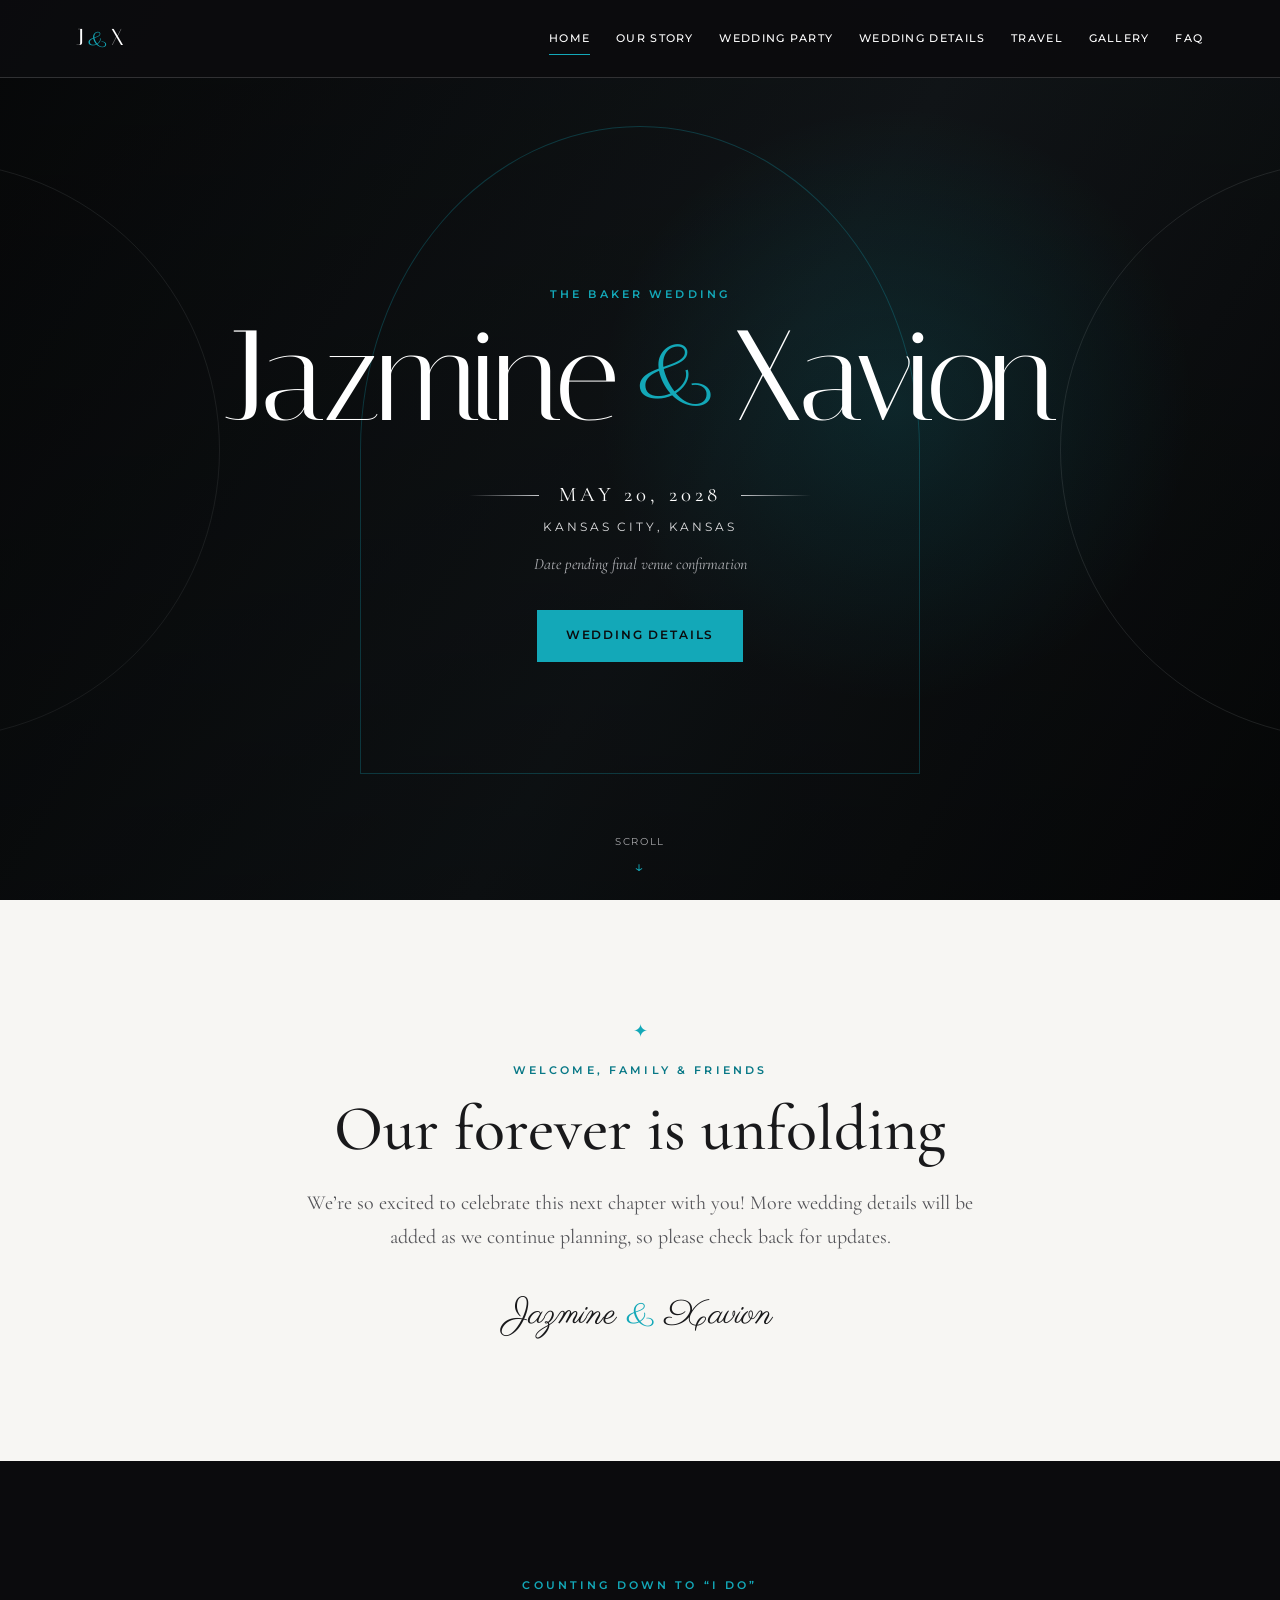
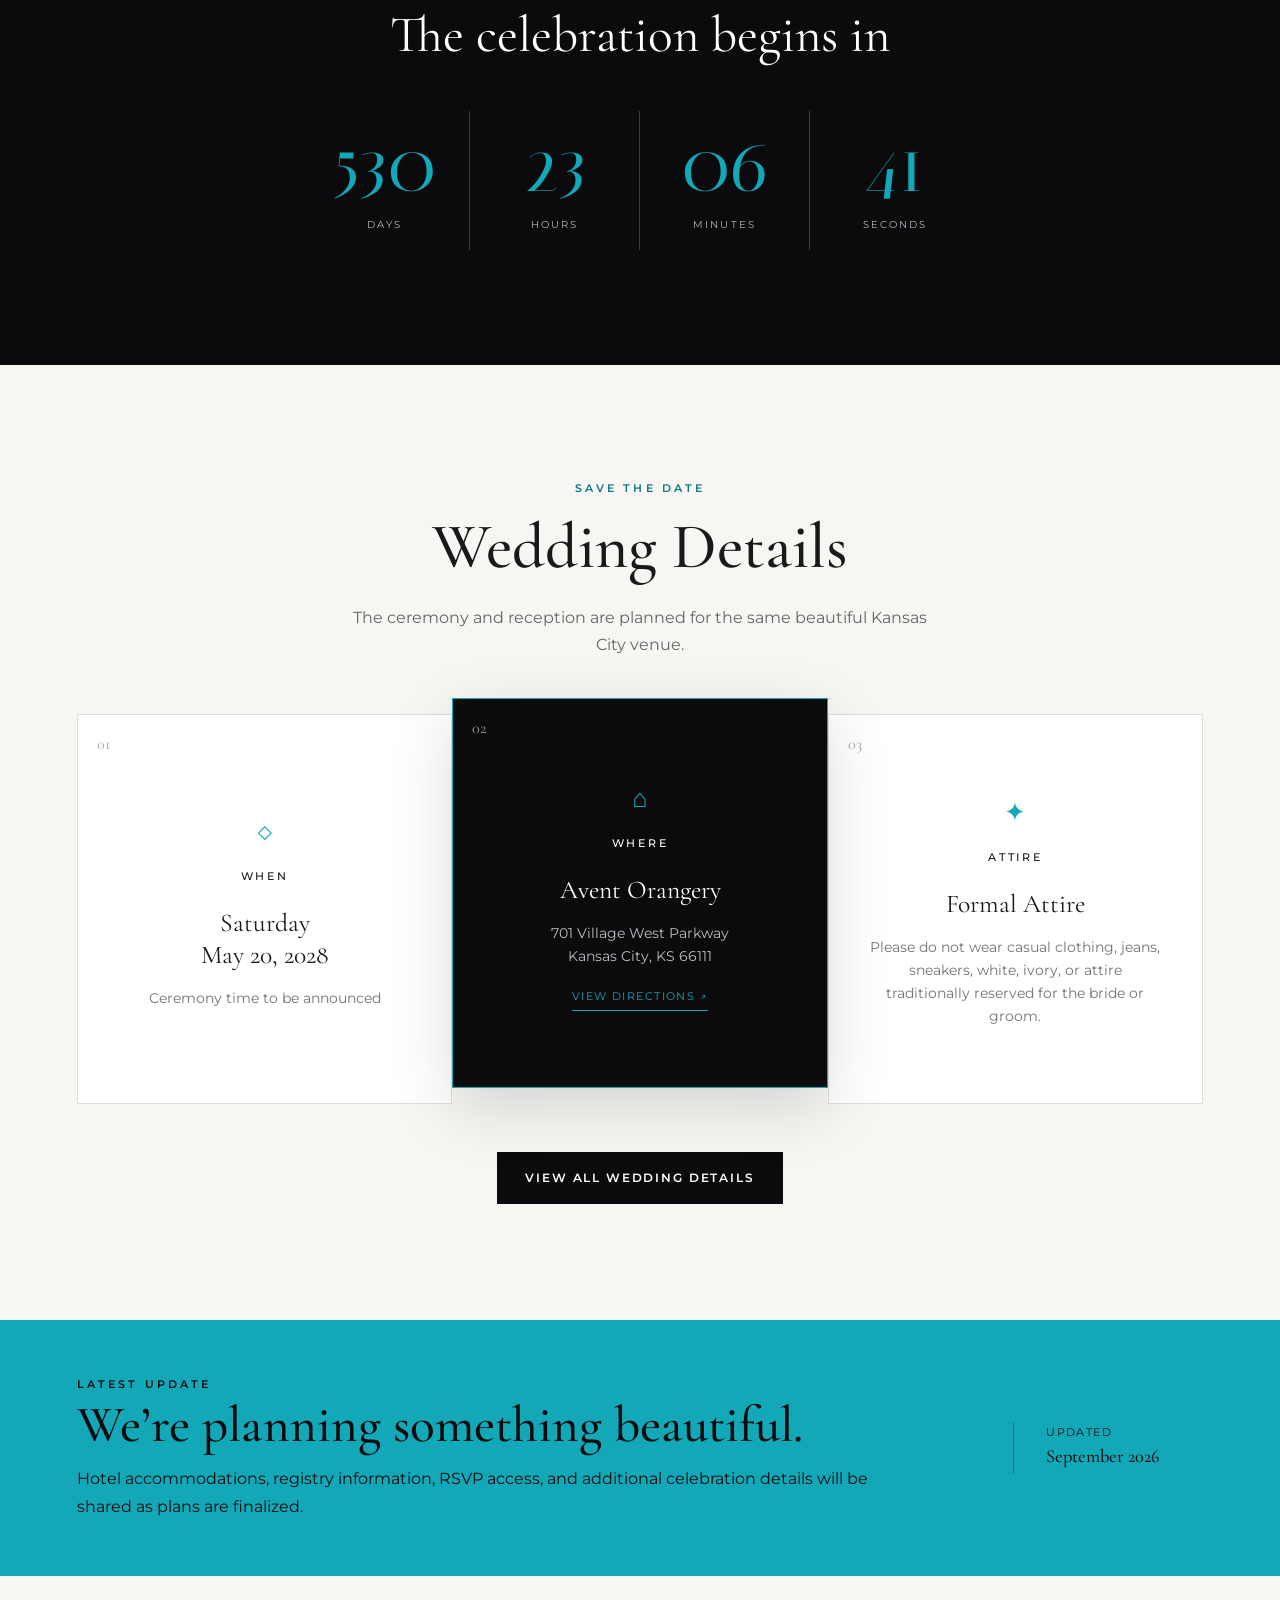
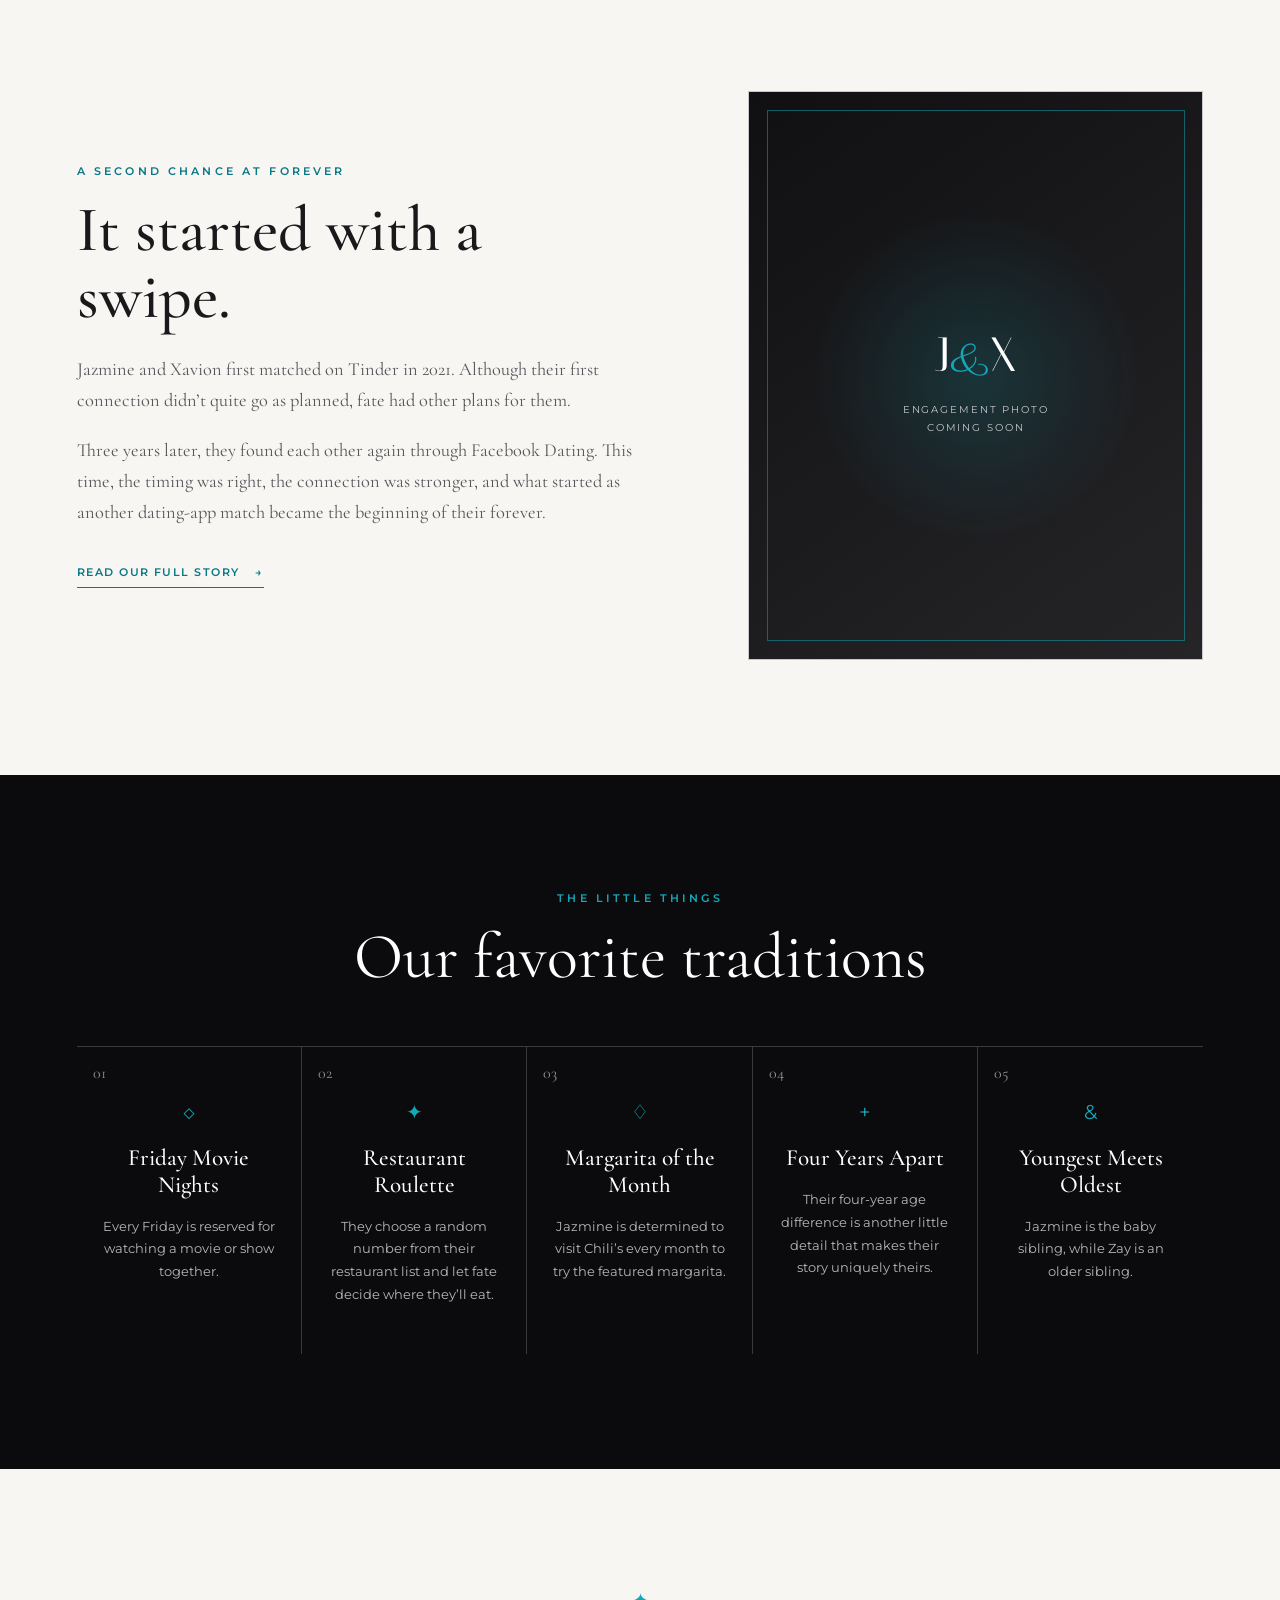
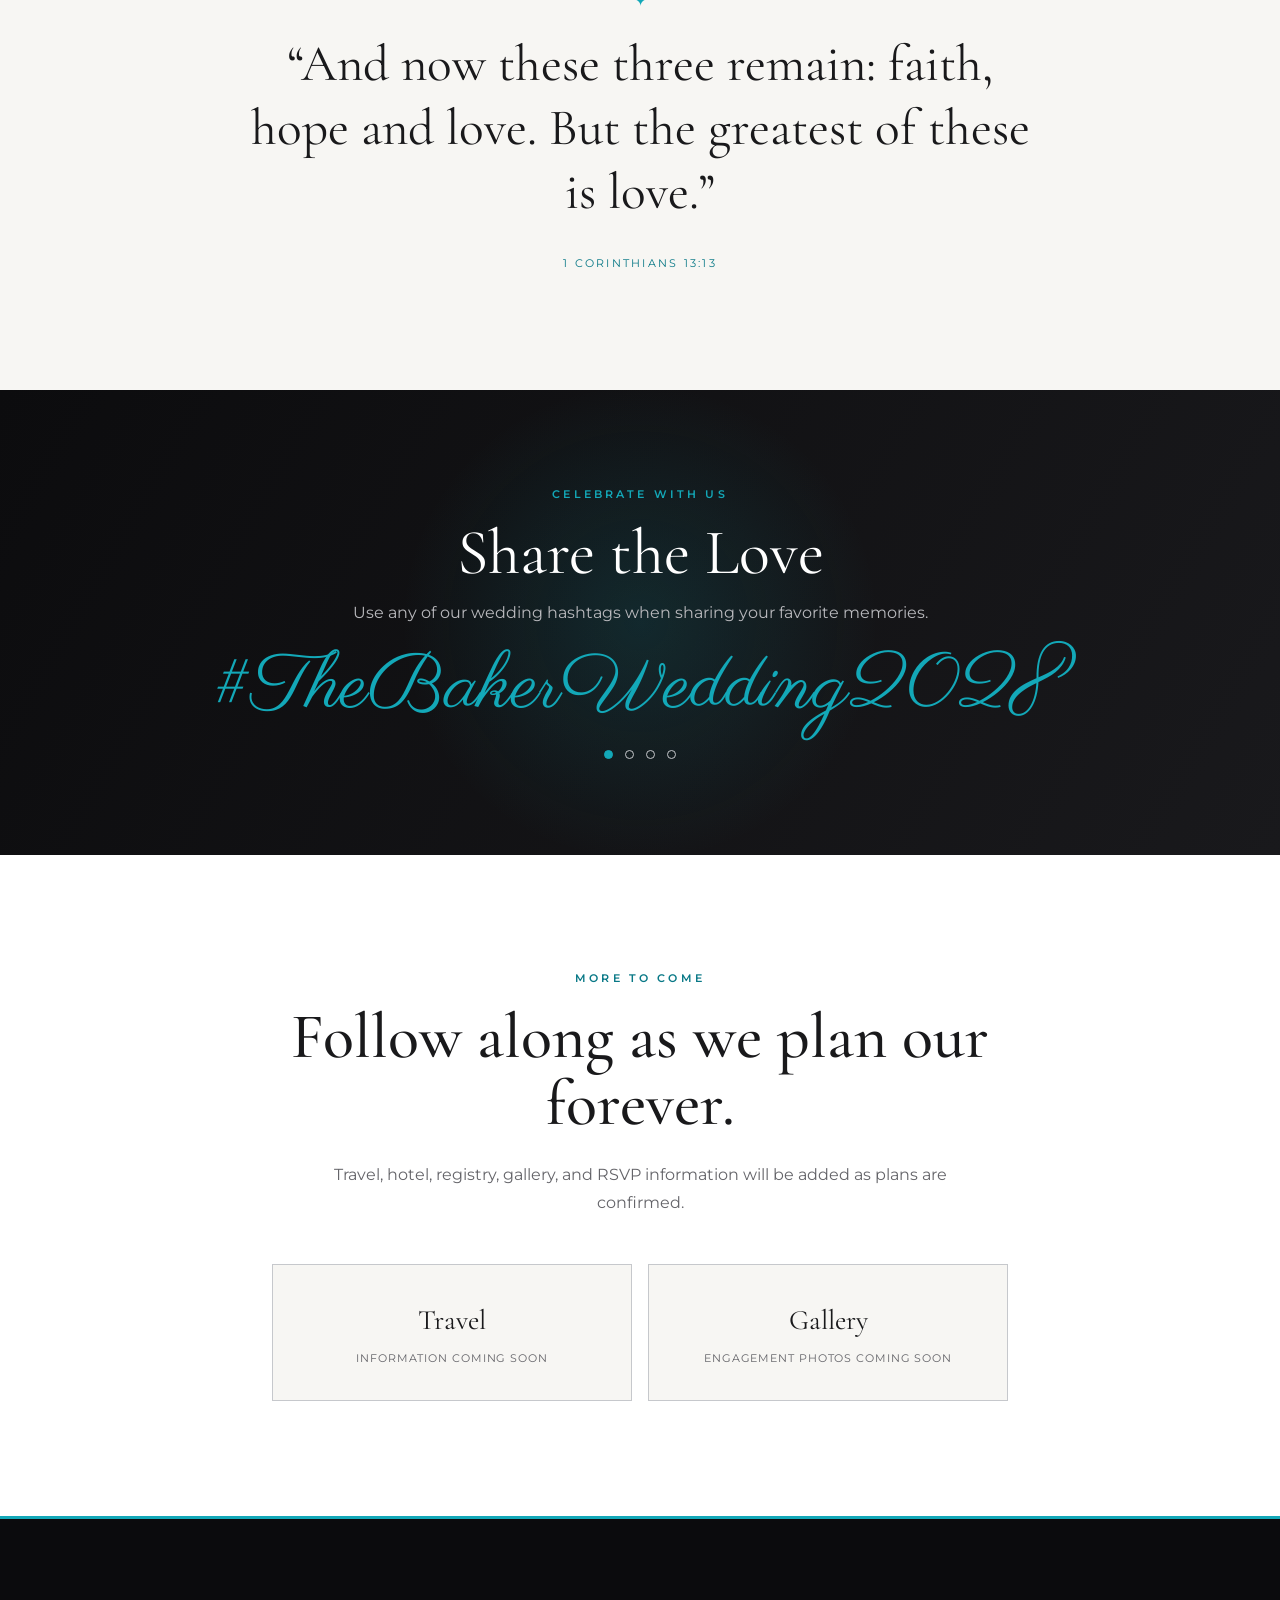
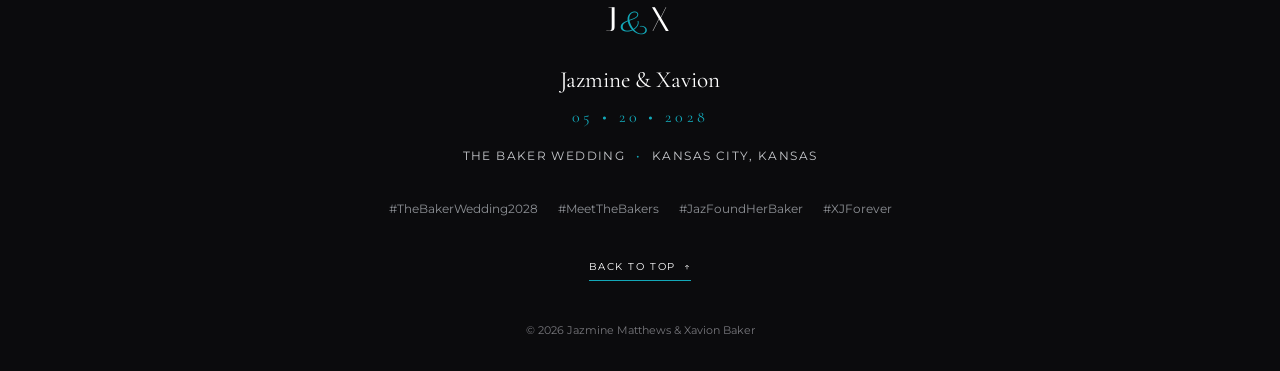
==== commit e1190f17: "JS Animation" ====
--- a/index.html
+++ b/index.html
@@ -887,83 +887,87 @@
 
 
         <!-- =========================
-             HASHTAG CAROUSEL
-        ========================== -->
-
-        <section
-            class="hashtag-section"
-            aria-labelledby="hashtag-heading"
+     HASHTAG CAROUSEL
+========================== -->
+
+<section
+    class="hashtag-section"
+    aria-labelledby="hashtag-heading"
+>
+
+    <div class="section-container">
+
+        <p class="section-label">
+            Celebrate With Us
+        </p>
+
+        <h2 id="hashtag-heading">
+            Share the Love
+        </h2>
+
+        <p class="hashtag-instructions">
+            Use any of our wedding hashtags when sharing
+            your favorite memories.
+        </p>
+
+        <div
+            class="hashtag-carousel"
+            aria-live="polite"
+            aria-atomic="true"
         >
 
-            <div class="section-container">
-
-                <p class="section-label">
-                    Celebrate With Us
-                </p>
-
-                <h2 id="hashtag-heading">
-                    Share the love
-                </h2>
-
-                <p class="hashtag-instructions">
-                    Use any of our wedding hashtags when sharing
-                    your favorite memories.
-                </p>
-
-                <div
-                    class="hashtag-carousel"
-                    aria-live="polite"
-                >
-
-                    <p
-                        class="hashtag-text"
-                        id="hashtag-text"
-                    >
-                        #TheBakerWedding2028
-                    </p>
-
-                </div>
-
-                <div
-                    class="hashtag-controls"
-                    role="group"
-                    aria-label="Choose a wedding hashtag"
-                >
-
-                    <button
-                        class="hashtag-dot active"
-                        type="button"
-                        data-hashtag-index="0"
-                        aria-label="Show The Baker Wedding 2028 hashtag"
-                    ></button>
-
-                    <button
-                        class="hashtag-dot"
-                        type="button"
-                        data-hashtag-index="1"
-                        aria-label="Show Meet the Bakers hashtag"
-                    ></button>
-
-                    <button
-                        class="hashtag-dot"
-                        type="button"
-                        data-hashtag-index="2"
-                        aria-label="Show Jaz Found Her Baker hashtag"
-                    ></button>
-
-                    <button
-                        class="hashtag-dot"
-                        type="button"
-                        data-hashtag-index="3"
-                        aria-label="Show X J Forever hashtag"
-                    ></button>
-
-                </div>
-
-            </div>
-
-        </section>
-
+            <p
+                class="hashtag-text"
+                id="hashtag-text"
+            >
+                #TheBakerWedding2028
+            </p>
+
+        </div>
+
+        <div
+            class="hashtag-controls"
+            role="group"
+            aria-label="Choose a wedding hashtag"
+        >
+
+            <button
+                class="hashtag-dot active"
+                type="button"
+                data-hashtag-index="0"
+                aria-label="Show The Baker Wedding 2028 hashtag"
+                aria-pressed="true"
+            ></button>
+
+            <button
+                class="hashtag-dot"
+                type="button"
+                data-hashtag-index="1"
+                aria-label="Show Meet the Bakers hashtag"
+                aria-pressed="false"
+            ></button>
+
+            <button
+                class="hashtag-dot"
+                type="button"
+                data-hashtag-index="2"
+                aria-label="Show Jaz Found Her Baker hashtag"
+                aria-pressed="false"
+            ></button>
+
+            <button
+                class="hashtag-dot"
+                type="button"
+                data-hashtag-index="3"
+                aria-label="Show X J Forever hashtag"
+                aria-pressed="false"
+            ></button>
+
+        </div>
+
+    </div>
+
+</section>
 
         <!-- =========================
              COMING SOON LINKS
@@ -1093,6 +1097,7 @@
     <script src="js/main.js"></script>
     <script src="js/countdown.js"></script>
     <script src="js/hashtag-carousel.js"></script>
+    
 
 </body>
 </html>
--- a/css/styles.css
+++ b/css/styles.css
@@ -458,4 +458,57 @@
     margin: 2.5rem 0 0;
     color: #77777c;
     font-size: 0.68rem;
+}
+
+/* =========================================
+   MAIN JAVASCRIPT STYLES
+========================================= */
+
+/* Stop the page from scrolling behind the mobile menu */
+
+body.menu-open {
+    overflow: hidden;
+}
+
+
+/* Animate hamburger icon into an X */
+
+.menu-toggle span {
+    transform-origin: center;
+}
+
+.menu-toggle.active span:nth-child(1) {
+    transform: translateY(7px) rotate(45deg);
+}
+
+.menu-toggle.active span:nth-child(2) {
+    opacity: 0;
+}
+
+.menu-toggle.active span:nth-child(3) {
+    transform: translateY(-7px) rotate(-45deg);
+}
+
+
+/* Soft image entrance */
+
+img {
+    opacity: 0;
+    transition:
+        opacity 0.45s ease,
+        transform 0.45s ease;
+}
+
+img.loaded {
+    opacity: 1;
+}
+
+
+/* Keep reduced-motion preferences respected */
+
+@media (prefers-reduced-motion: reduce) {
+    img {
+        opacity: 1;
+        transition: none;
+    }
 }
--- a/css/pages/home.css
+++ b/css/pages/home.css
@@ -727,4 +727,25 @@
     font-size: 0.7rem;
     letter-spacing: 0.08em;
     text-transform: uppercase;
+}
+
+.countdown-complete {
+    grid-column: 1 / -1;
+    padding: 2rem;
+    text-align: center;
+}
+
+.countdown-complete p {
+    margin-bottom: 0.5rem;
+    color: var(--turquoise);
+    font-family: var(--script-font);
+    font-size: clamp(3rem, 7vw, 5rem);
+    line-height: 1.1;
+}
+
+.countdown-complete span {
+    color: var(--silver);
+    font-size: 0.7rem;
+    letter-spacing: 0.17em;
+    text-transform: uppercase;
 }
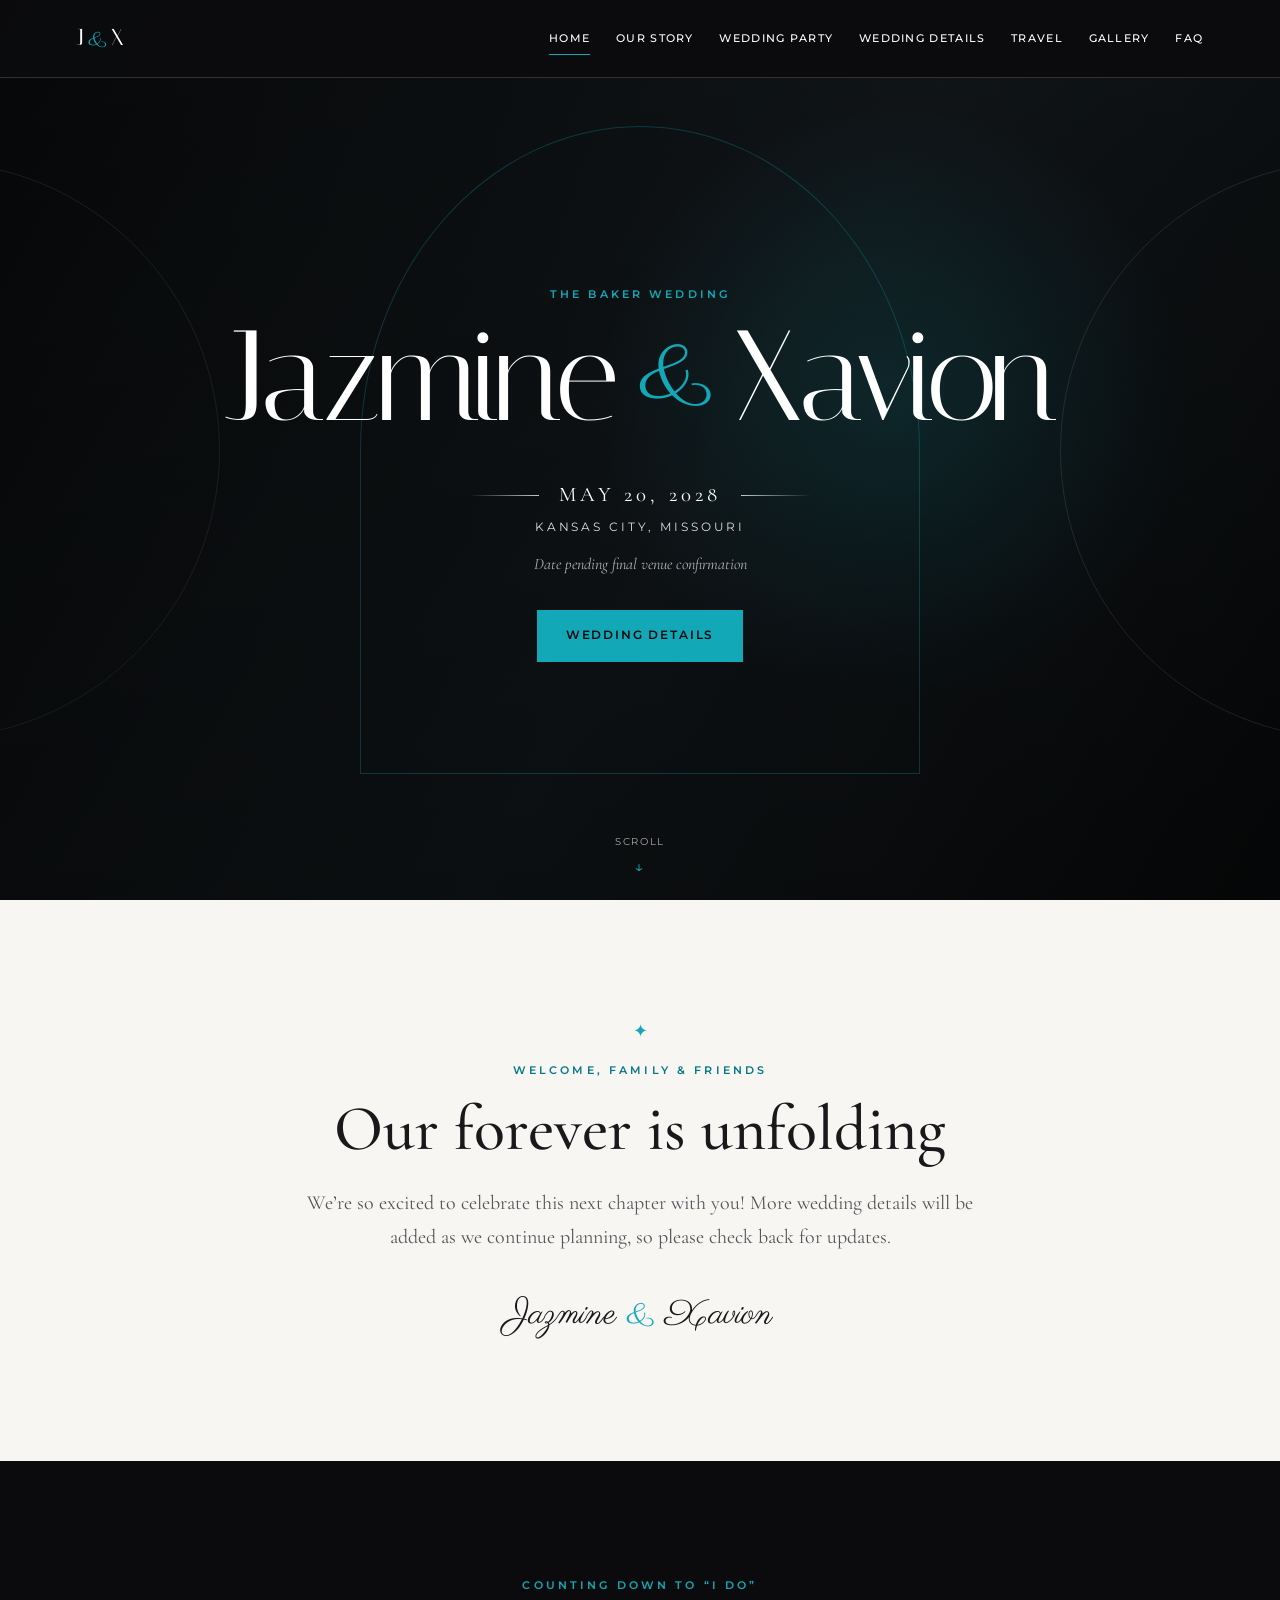
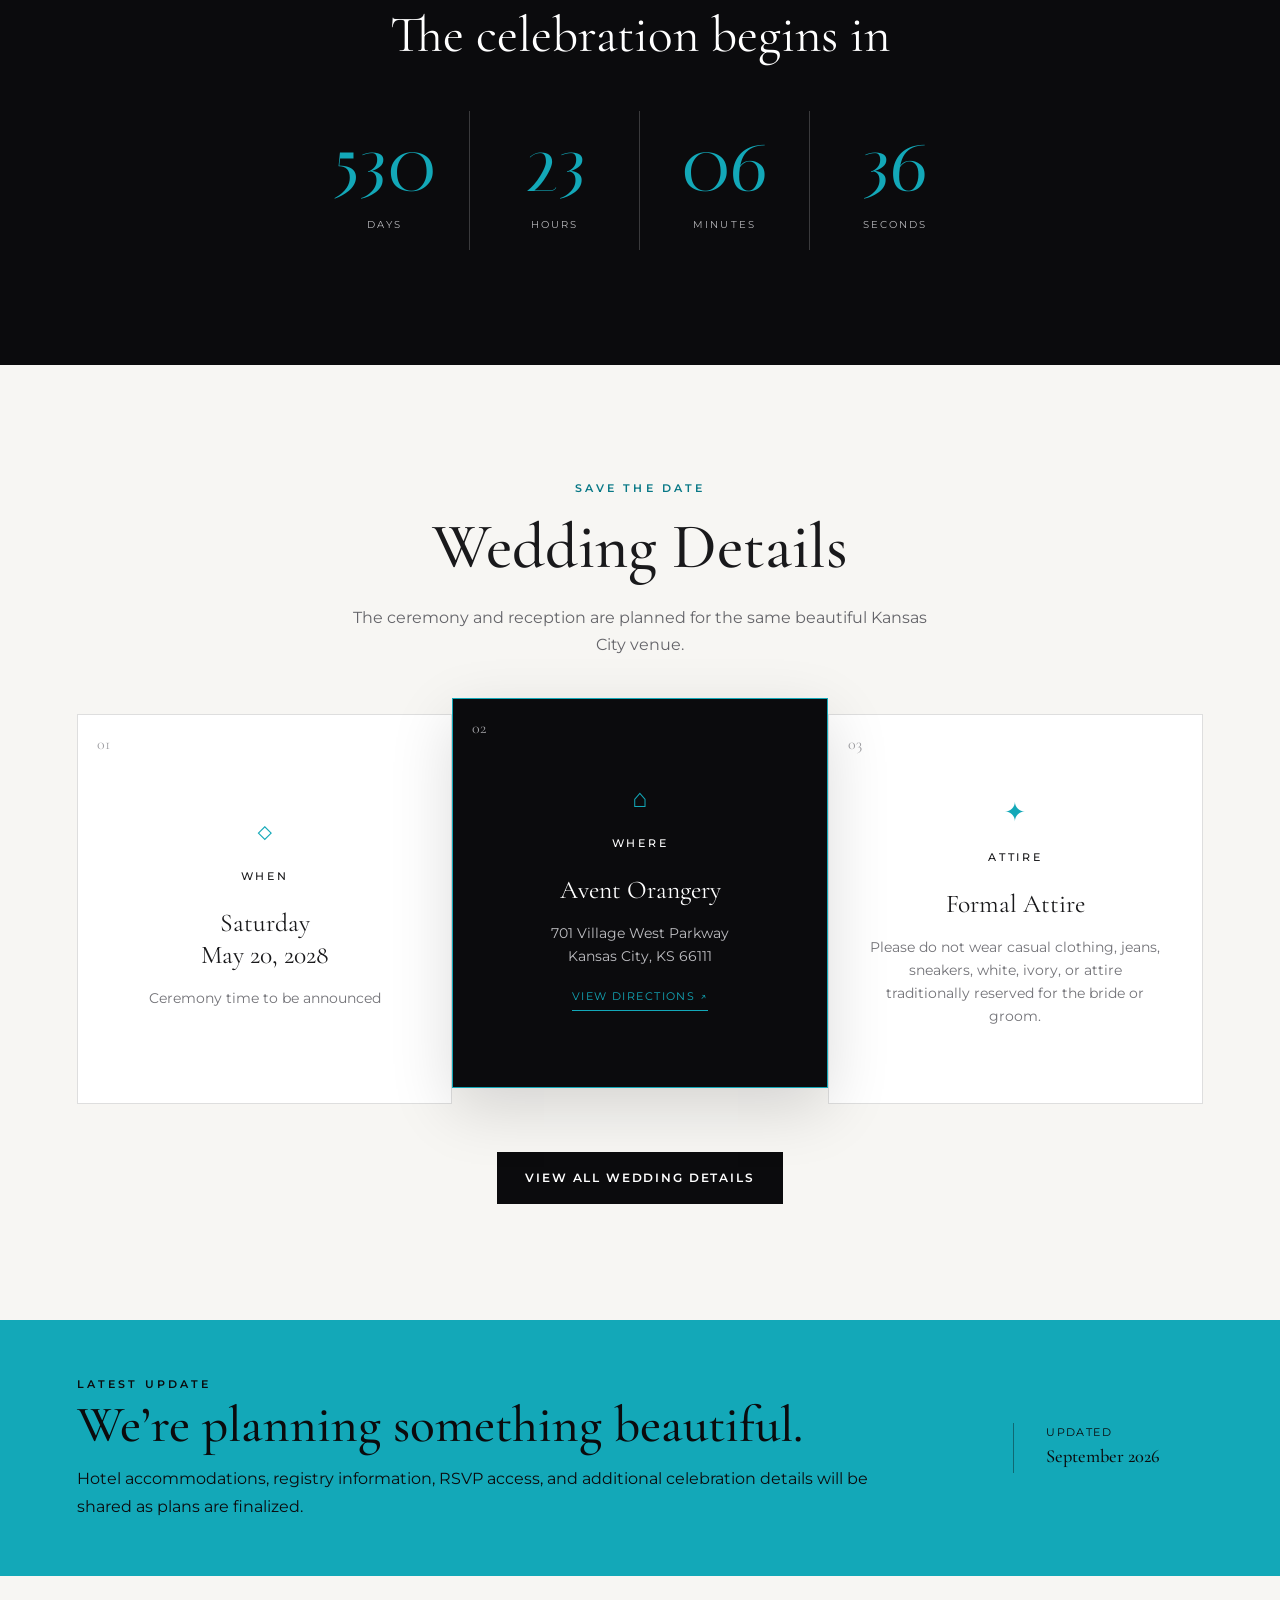
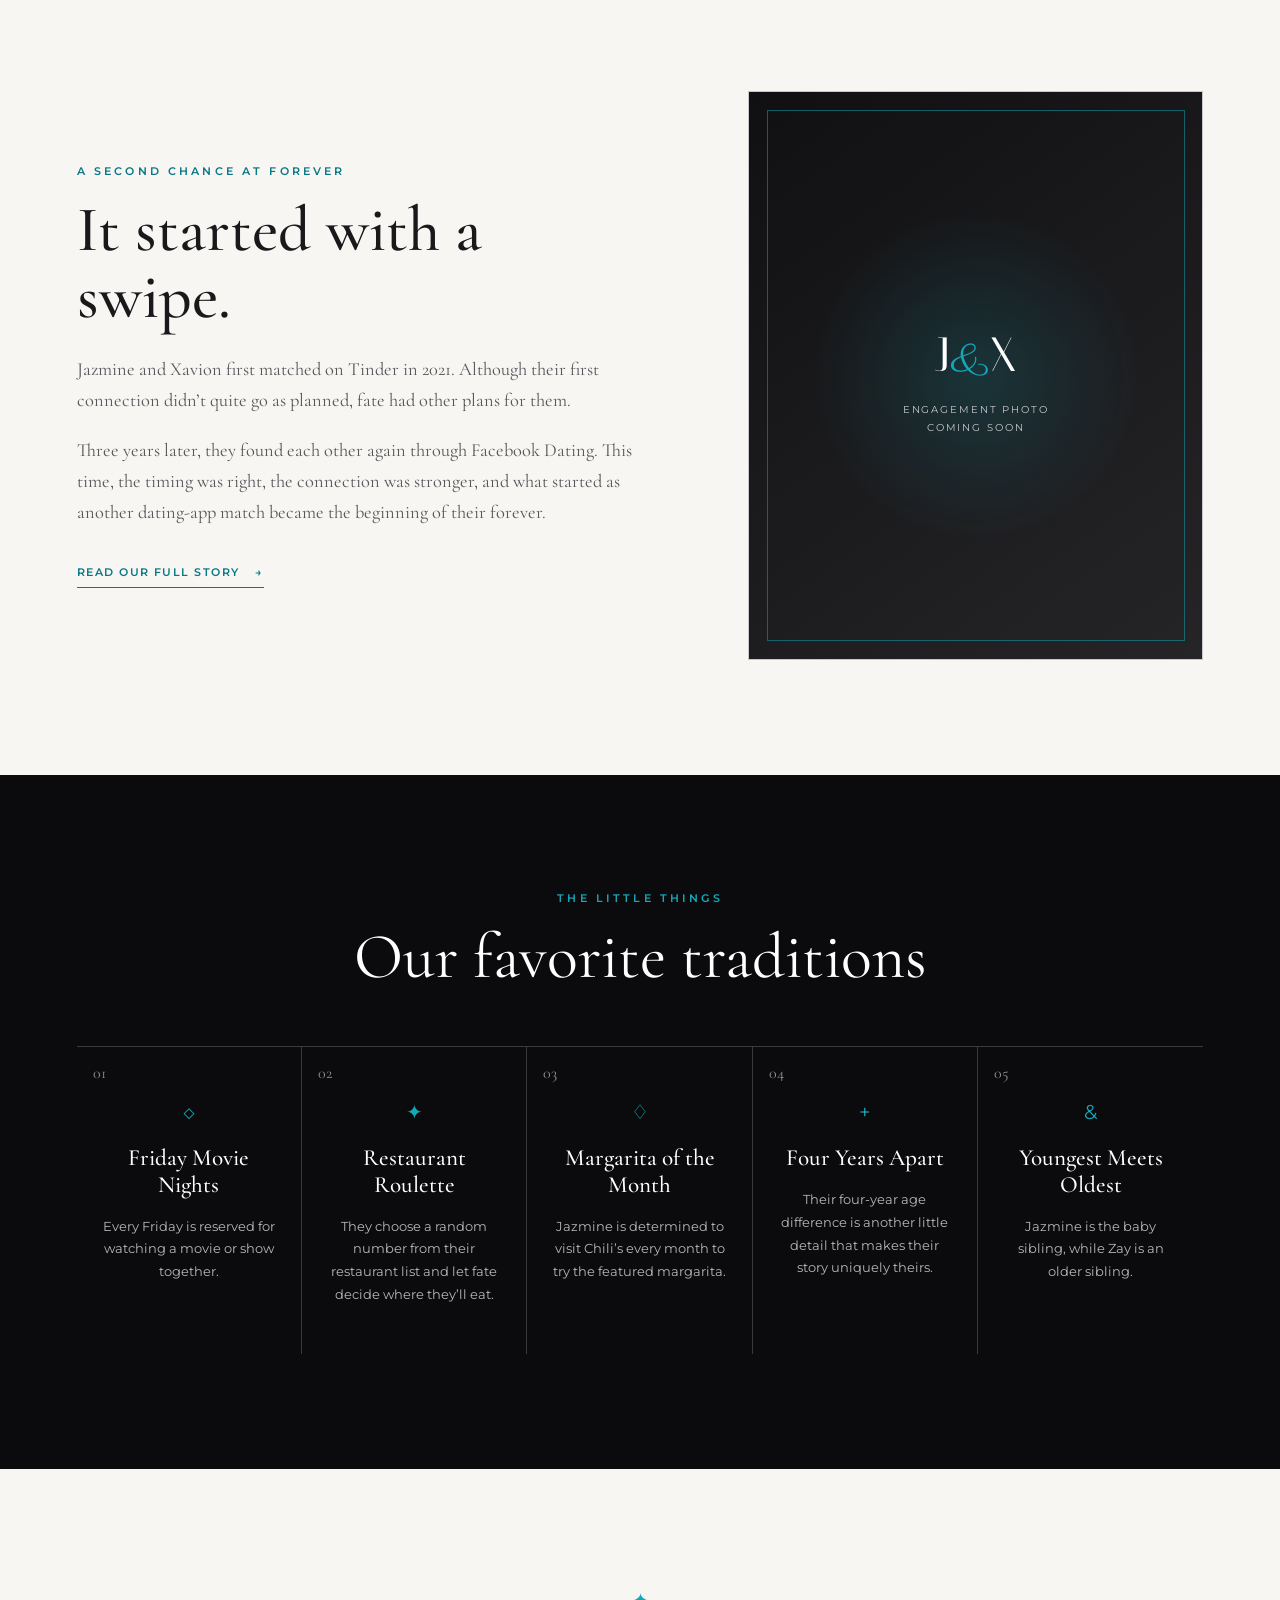
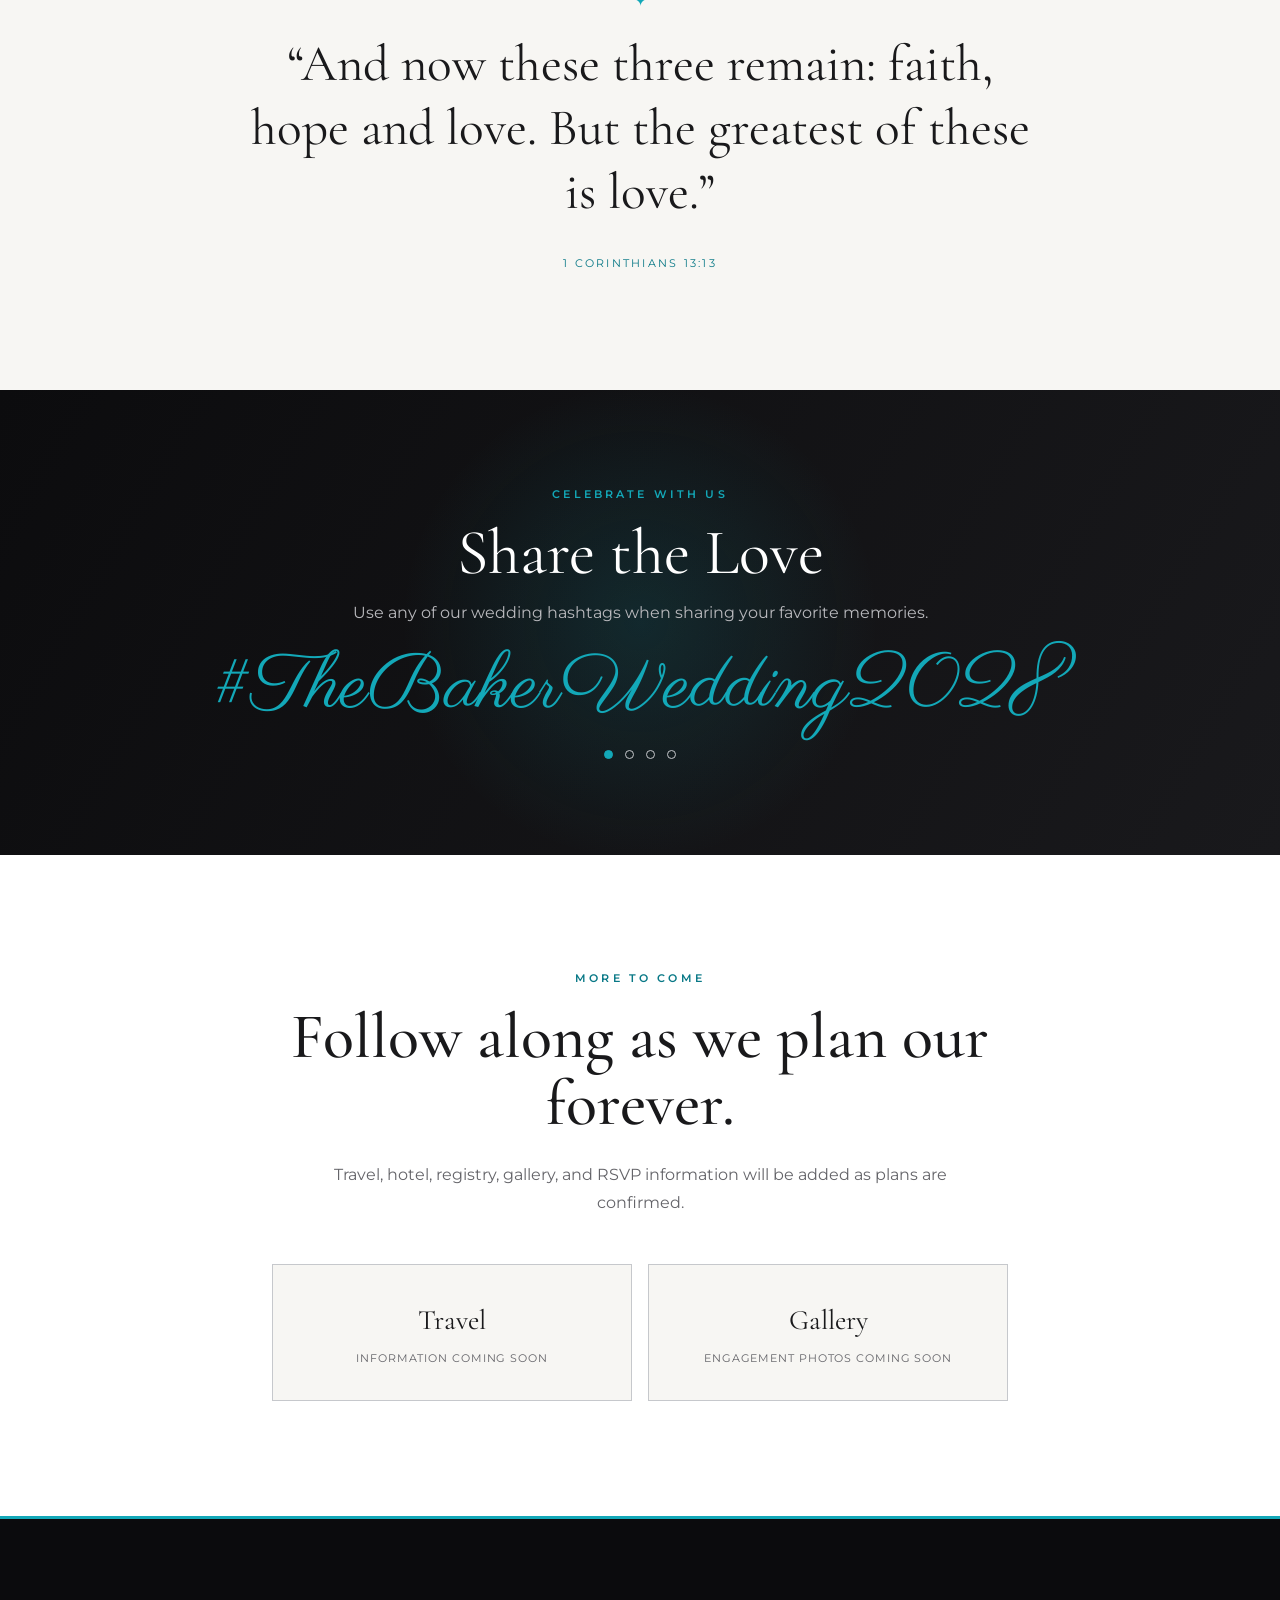
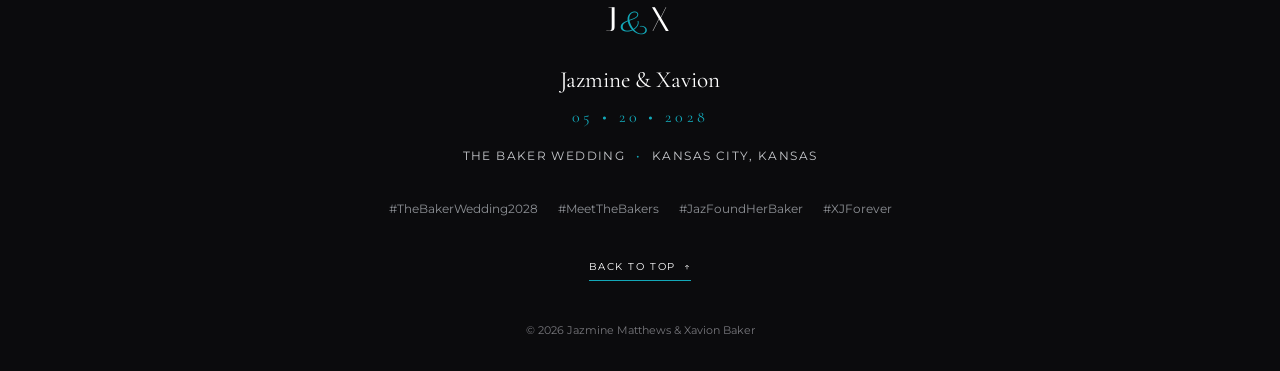
==== commit b2fcd7ee: "Added Photos" ====
--- a/index.html
+++ b/index.html
@@ -196,7 +196,7 @@
                 </div>
 
                 <p class="hero-location">
-                    Kansas City, Kansas
+                    Kansas City, Missouri
                 </p>
 
                 <p class="pending-notice">
@@ -1097,7 +1097,7 @@
     <script src="js/main.js"></script>
     <script src="js/countdown.js"></script>
     <script src="js/hashtag-carousel.js"></script>
-    
+
 
 </body>
 </html>
